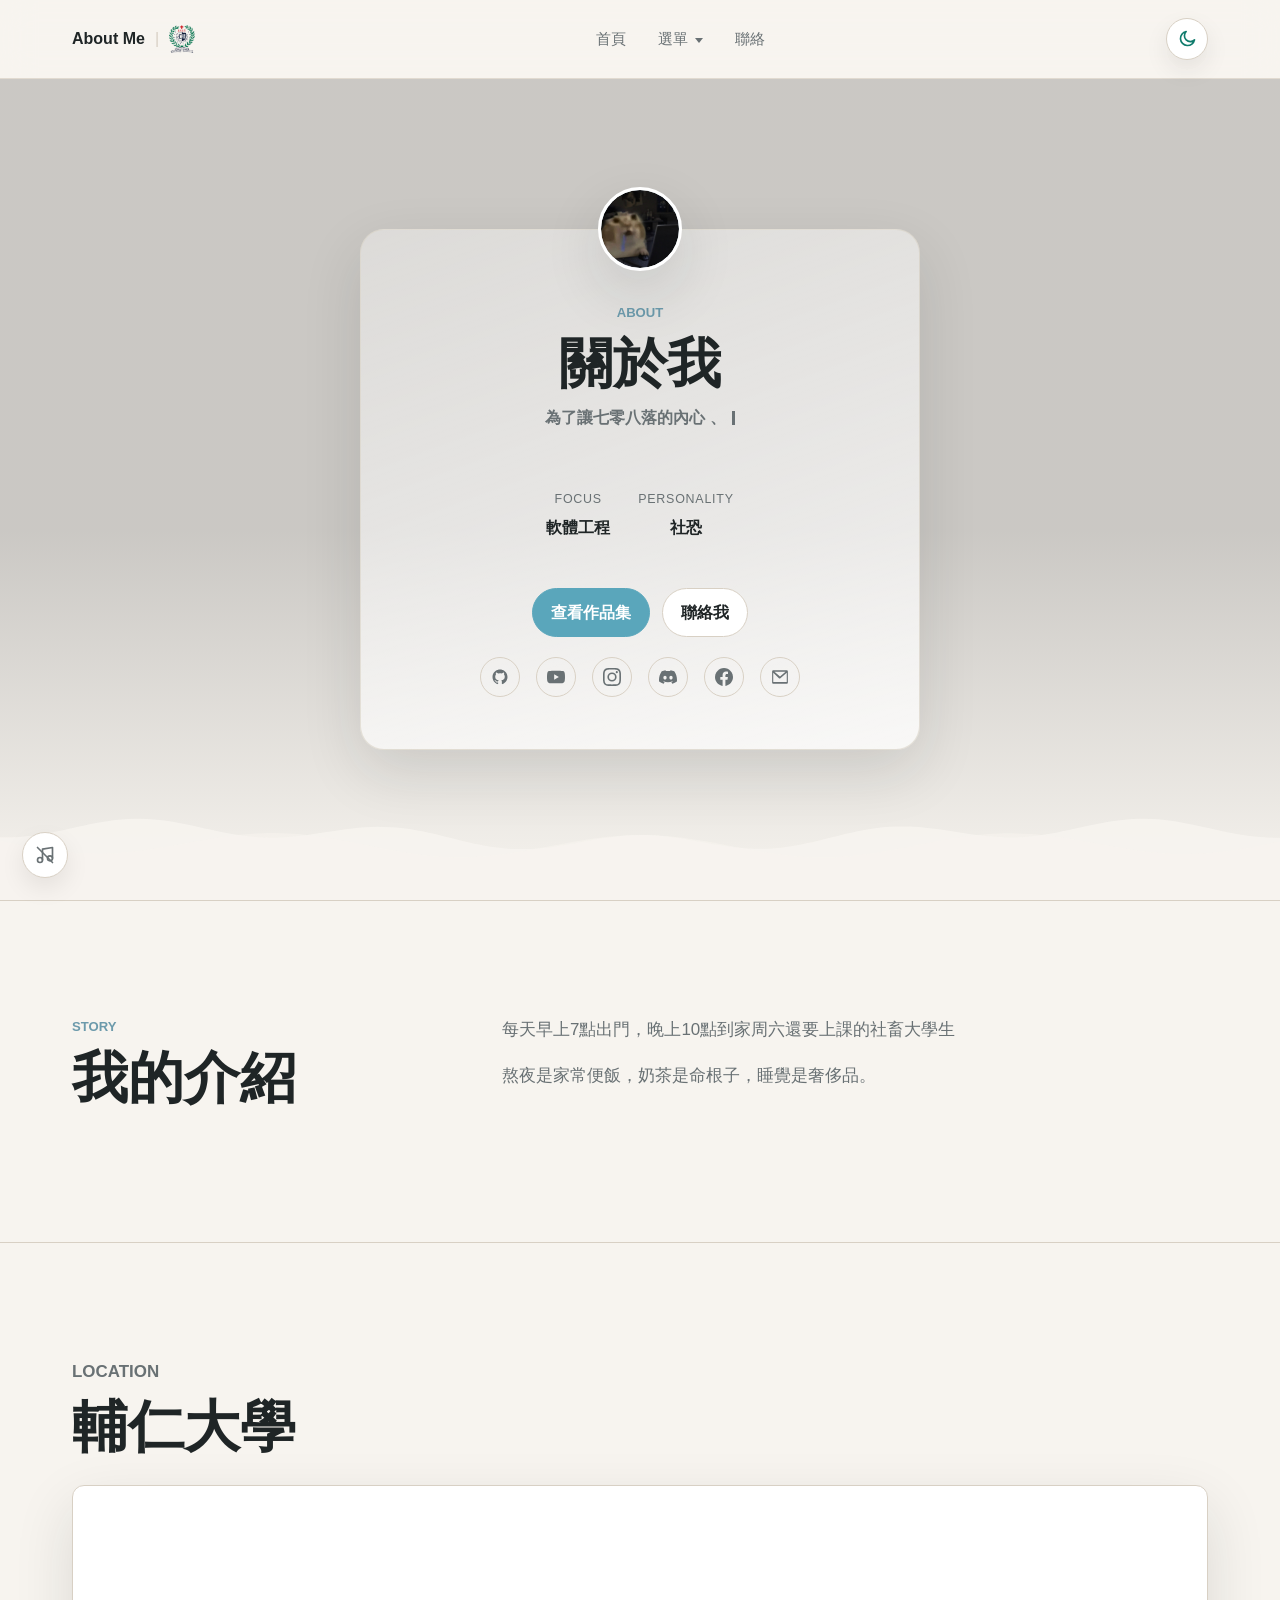
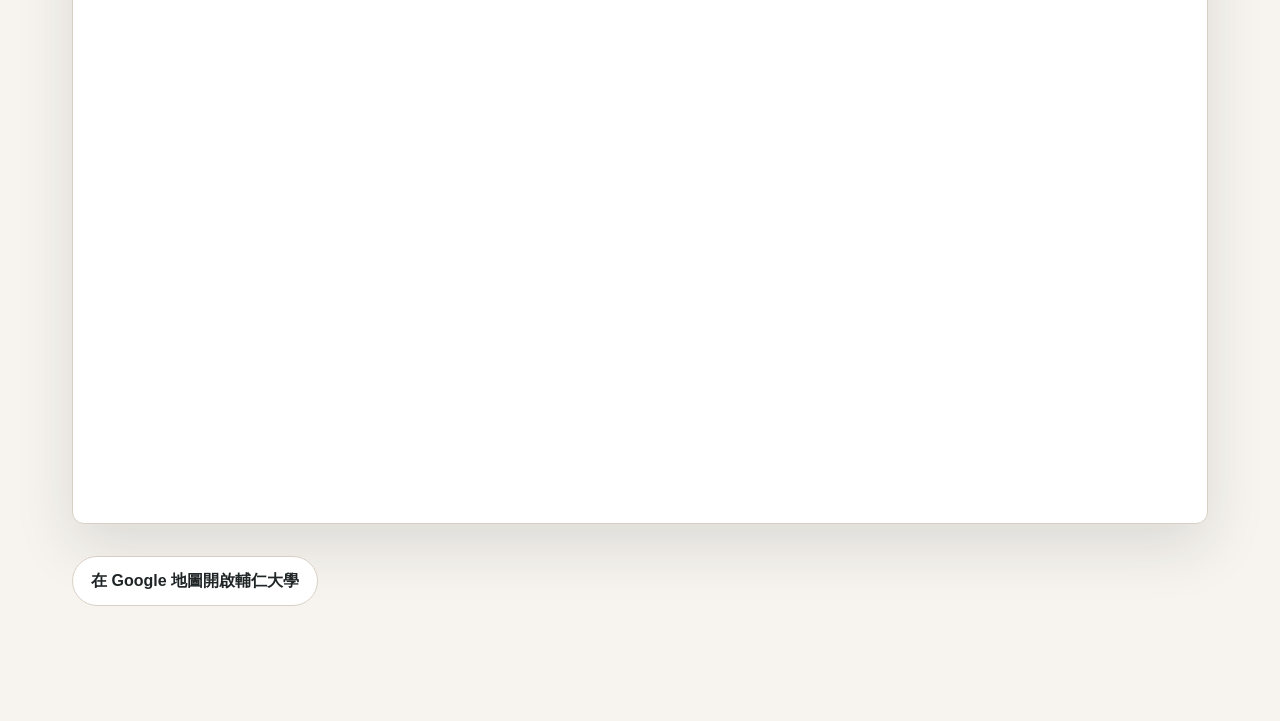
==== about.html @ 1286c660 "保護我朋友的性感部位，更新個人檔案" ====
<!DOCTYPE html>
<html lang="zh-Hant">
  <head>
    <meta charset="UTF-8" />
    <meta name="viewport" content="width=device-width, initial-scale=1.0" />
    <script>
      if (sessionStorage.getItem("page-arrival-transition") === "true") {
        document.documentElement.classList.add("page-arrival-transition");
      }
    </script>
    <title>關於我</title>
    <link rel="stylesheet" href="styles.css" />
    <link rel="stylesheet" href="startAnimation.css" />
  </head>
  <body>
    <div class="start-animation" aria-hidden="true">
      <div class="container">
        <div class="curtain">
          <div class="curtain__left"></div>
          <div class="curtain__right"></div>
        </div>
      </div>
    </div>

    <header class="site-header">
      <div class="brand-group">
        <a class="brand" href="index.html">About Me</a>
        <span class="brand-sep" aria-hidden="true">|</span>
        <a class="brand-logo" href="https://www.fju.edu.tw/" target="_blank" rel="noreferrer" aria-label="輔仁大學官網">
          <img src="img/logo.png" alt="輔仁大學" />
        </a>
      </div>
      <nav class="nav" aria-label="主要導覽">
        <a href="index.html#home">首頁</a>
        <div class="nav-dropdown">
          <a class="nav-dropdown-trigger" href="works.html">選單</a>
          <div class="nav-menu" aria-label="作品選單">
            <a href="works.html">作品集</a>
            <div class="nav-subdropdown">
              <a class="nav-submenu-trigger active" href="about.html">關於我</a>
              <div class="nav-submenu" aria-label="關於我選項">
                <a href="sponsor.html">贊助</a>
              </div>
            </div>
          </div>
        </div>
        <a href="index.html#contact">聯絡</a>
      </nav>
      <button class="theme-toggle" type="button" aria-label="切換深色模式">
        <span class="theme-icon"><img src="assets/moon.svg" alt="" /></span>
      </button>
    </header>

    <main>
      <section class="hero about-banner" aria-labelledby="about-title">
        <div class="about-banner-bg" aria-hidden="true"></div>
        <canvas id="aboutWave" class="section-wave" aria-hidden="true"></canvas>

        <div class="about-stage">
          <span class="about-avatar" aria-hidden="true">
            <svg viewBox="0 0 24 24"><path d="M20 21v-2a4 4 0 0 0-4-4H8a4 4 0 0 0-4 4v2"/><circle cx="12" cy="7" r="4"/></svg>
            <img src="./img/HKZGiNTbIAAKR65.jpg" alt="頭像" width="24" height="24">
          </span>
          <div class="about-welcome-box reveal" id="aboutWelcomeBox">
            <div class="about-info-box" id="aboutInfoBox">
            <p class="eyebrow">About</p>
            <h1 id="about-title">關於我</h1>
            <p class="about-motto" id="about-motto" data-typewriter>
              為了讓七零八落的內心 、 恢復最初的模樣 ， 獨自踏上了尋找的旅程 。 
            </p>
            <dl class="about-tags">
              <div>
                <dt>Focus</dt>
                <dd>軟體工程</dd>
              </div>
              <div>
                <dt>personality</dt>
                <dd>社恐</dd>
              </div>
            </dl>
            <div class="hero-actions">
              <a class="button primary" href="works.html">查看作品集</a>
              <a class="button secondary" href="index.html#contact">聯絡我</a>
            </div>
            <ul style="list-style-type: none; padding-left: 0;" class="about-socials">
              <li>
                <a href="https://github.com/arantw" target="_blank" rel="noreferrer" class="social-icon" aria-label="GitHub">
                  <svg viewBox="0 0 24 24"><path d="M12 2C6.477 2 2 6.477 2 12c0 4.42 2.865 8.17 6.839 9.49.5.092.682-.217.682-.482 0-.237-.008-.866-.013-1.7-2.782.604-3.369-1.34-3.369-1.34-.454-1.156-1.11-1.464-1.11-1.464-.908-.62.069-.608.069-.608 1.003.07 1.531 1.03 1.531 1.03.892 1.529 2.341 1.087 2.91.832.092-.647.35-1.088.636-1.338-2.22-.253-4.555-1.11-4.555-4.943 0-1.091.39-1.984 1.029-2.683-.103-.253-.446-1.27.098-2.647 0 0 .84-.269 2.75 1.025A9.578 9.578 0 0 1 12 6.836c.85.004 1.705.115 2.504.337 1.909-1.294 2.747-1.025 2.747-1.025.546 1.377.202 2.394.1 2.647.64.699 1.028 1.592 1.028 2.683 0 3.842-2.339 4.687-4.566 4.935.359.309.678.919.678 1.852 0 1.336-.012 2.415-.012 2.743 0 .267.18.578.688.48C19.138 20.167 22 16.418 22 12c0-5.523-4.477-10-10-10z"/></svg>
                </a>
              </li>
              <li>
                <a href="https://www.youtube.com/@_ame_dayo" target="_blank" rel="noreferrer" class="social-icon" aria-label="YouTube">
                  <svg viewBox="0 0 24 24"><path d="M23.498 6.186a3.016 3.016 0 0 0-2.122-2.136C19.505 3.545 12 3.545 12 3.545s-7.505 0-9.377.505A3.017 3.017 0 0 0 .502 6.186C0 8.07 0 12 0 12s0 3.93.502 5.814a3.016 3.016 0 0 0 2.122 2.136c1.871.505 9.376.505 9.376.505s7.505 0 9.377-.505a3.015 3.015 0 0 0 2.122-2.136C24 15.93 24 12 24 12s0-3.93-.502-5.814zM9.545 15.568V8.432L15.818 12l-6.273 3.568z"/></svg>
                </a>
              </li>
              <li>
                <a href="https://www.instagram.com/_aran_1015/" target="_blank" rel="noreferrer" class="social-icon" aria-label="Instagram">
                  <svg viewBox="0 0 24 24"><path d="M12 2.163c3.204 0 3.584.012 4.85.07 3.252.148 4.771 1.691 4.919 4.919.058 1.265.069 1.645.069 4.849 0 3.205-.012 3.584-.069 4.849-.149 3.225-1.664 4.771-4.919 4.919-1.266.058-1.644.07-4.85.07-3.204 0-3.584-.012-4.849-.07-3.26-.149-4.771-1.699-4.919-4.92-.058-1.265-.07-1.644-.07-4.849 0-3.204.013-3.583.07-4.849.149-3.227 1.664-4.771 4.919-4.919 1.266-.057 1.645-.069 4.849-.069zM12 0C8.741 0 8.332.014 7.052.072 2.695.272.273 2.69.073 7.052.014 8.333 0 8.741 0 12c0 3.259.014 3.668.072 4.948.2 4.358 2.618 6.78 6.98 6.98C8.333 23.986 8.741 24 12 24c3.259 0 3.668-.014 4.948-.072 4.354-.2 6.782-2.618 6.979-6.98.059-1.28.073-1.689.073-4.948 0-3.259-.014-3.667-.072-4.947-.196-4.354-2.617-6.78-6.979-6.98C15.668.014 15.259 0 12 0zm0 5.838a6.162 6.162 0 1 0 0 12.324 6.162 6.162 0 0 0 0-12.324zM12 16a4 4 0 1 1 0-8 4 4 0 0 1 0 8zm6.406-11.845a1.44 1.44 0 1 0 0 2.881 1.44 1.44 0 0 0 0-2.881z"/></svg>
                </a>
              </li>
              <li>
                <a href="https://discord.gg/cpyxj67v" target="_blank" rel="noreferrer" class="social-icon" aria-label="Discord">
                  <svg viewBox="0 0 24 24"><path d="M20.317 4.369a19.791 19.791 0 0 0-4.885-1.515.074.074 0 0 0-.079.037c-.211.375-.444.864-.608 1.249a18.27 18.27 0 0 0-5.487 0 12.64 12.64 0 0 0-.617-1.249.077.077 0 0 0-.079-.037A19.736 19.736 0 0 0 3.677 4.369a.07.07 0 0 0-.032.027C.533 9.046-.32 13.58.099 18.057a.082.082 0 0 0 .031.057 19.9 19.9 0 0 0 5.993 3.03.078.078 0 0 0 .084-.028c.462-.63.874-1.295 1.226-1.994a.076.076 0 0 0-.041-.106 13.107 13.107 0 0 1-1.872-.892.077.077 0 0 1-.008-.128c.126-.094.252-.192.372-.291a.074.074 0 0 1 .077-.01c3.928 1.793 8.18 1.793 12.062 0a.074.074 0 0 1 .078.009c.12.099.246.198.373.292a.077.077 0 0 1-.006.127 12.3 12.3 0 0 1-1.873.892.077.077 0 0 0-.041.107c.36.698.772 1.362 1.225 1.993a.076.076 0 0 0 .084.028 19.839 19.839 0 0 0 6.002-3.03.077.077 0 0 0 .032-.054c.5-5.177-.838-9.674-3.549-13.66a.061.061 0 0 0-.031-.028zM8.02 15.331c-1.183 0-2.157-1.085-2.157-2.419 0-1.333.956-2.419 2.157-2.419 1.21 0 2.176 1.096 2.157 2.42 0 1.333-.956 2.418-2.157 2.418zm7.975 0c-1.183 0-2.157-1.085-2.157-2.419 0-1.333.955-2.419 2.157-2.419 1.21 0 2.176 1.096 2.157 2.42 0 1.333-.946 2.418-2.157 2.418z"/></svg>
                </a>
              </li>
              <li>
                <a href="https://www.facebook.com/song.jia.hong.45278/" target="_blank" rel="noreferrer" class="social-icon" aria-label="Facebook">
                  <svg viewBox="0 0 24 24"><path d="M24 12.073c0-6.627-5.373-12-12-12s-12 5.373-12 12c0 5.99 4.388 10.954 10.125 11.854v-8.385H7.078v-3.47h3.047V9.43c0-3.007 1.792-4.669 4.533-4.669 1.312 0 2.686.235 2.686.235v2.953H15.83c-1.491 0-1.956.925-1.956 1.874v2.25h3.328l-.532 3.47h-2.796v8.385C19.612 23.027 24 18.062 24 12.073z"/></svg>
                </a>
              </li>
              <li>
                <a href="mailto:513170380@cloud.fju.edu.tw" class="social-icon" aria-label="Email">
                  <svg viewBox="0 0 24 24"><path d="M1.5 4.5A1.5 1.5 0 0 1 3 3h18a1.5 1.5 0 0 1 1.5 1.5v15A1.5 1.5 0 0 1 21 21H3a1.5 1.5 0 0 1-1.5-1.5v-15zM4.6 5l7.4 6.4L19.4 5H4.6zM3 6.2v12.3h18V6.2l-8.5 7.36a1.5 1.5 0 0 1-1.94 0L3 6.2z"/></svg>
                </a>
              </li>
            </ul>
            </div>
          </div>
        </div>
      </section>

      <section class="section split-section" aria-labelledby="story-title">
        <div class="reveal">
          <p class="section-label">Story</p>
          <h2 id="story-title">我的介紹</h2>
        </div>
        <div class="section-copy reveal reveal-delay-1">
          <p>
            每天早上7點出門，晚上10點到家周六還要上課的社畜大學生
          </p>
          <p>
            熬夜是家常便飯，奶茶是命根子，睡覺是奢侈品。
          </p>
        </div>
      </section>

      <section class="section map-section reveal" aria-labelledby="map-title">
        <p class="section-label">Location</p>
        <h2 id="map-title">輔仁大學</h2>
        <div class="map-frame">
          <iframe src="https://www.google.com/maps/embed?pb=!1m18!1m12!1m3!1d3614.933761546713!2d121.4300799753766!3d25.03632187781488!2m3!1f0!2f0!3f0!3m2!1i1024!2i768!4f13.1!3m3!1m2!1s0x3442a7dd8be91eaf%3A0xe342a67d6574f896!2z5aSp5Li75pWZ6LyU5LuB5aSn5a24!5e0!3m2!1szh-TW!2stw!4v1781527060075!5m2!1szh-TW!2stw" width="600" height="450" style="border:0;" allowfullscreen="" loading="lazy" referrerpolicy="no-referrer-when-downgrade"></iframe>
        </div>
        <div class="contact-links">
          <a
            href="https://www.google.com/maps/search/?api=1&query=%E8%BC%94%E4%BB%81%E5%A4%A7%E5%AD%B8"
            target="_blank"
            rel="noreferrer"
          >在 Google 地圖開啟輔仁大學</a>
        </div>
      </section>
    </main>

    <button class="top-button" type="button" aria-label="回到頁面頂端">↑</button>

    <!-- 背景音樂：進入頁面後自動循環播放，右下角按鈕可開關。 -->
    <audio id="bgm" src="bgm/BGM 夕暮れ、路地裏の白猫.mp3" loop preload="auto"></audio>
    <button class="bgm-toggle" type="button" data-bgm-toggle aria-label="背景音樂開關" title="背景音樂">
      <svg class="bgm-icon-on" viewBox="0 0 24 24" width="20" height="20" fill="none" stroke="currentColor" stroke-width="2" stroke-linecap="round" stroke-linejoin="round" aria-hidden="true">
        <path d="M9 18V5l12-2v13" />
        <circle cx="6" cy="18" r="3" />
        <circle cx="18" cy="16" r="3" />
      </svg>
      <svg class="bgm-icon-off" viewBox="0 0 24 24" width="20" height="20" fill="none" stroke="currentColor" stroke-width="2" stroke-linecap="round" stroke-linejoin="round" aria-hidden="true">
        <path d="M9 18V5l12-2v13" />
        <circle cx="6" cy="18" r="3" />
        <circle cx="18" cy="16" r="3" />
        <line x1="3" y1="3" x2="21" y2="21" />
      </svg>
    </button>

    <script src="script.js"></script>
  </body>
</html>
---- styles.css ----
/* 全站色彩變數：light mode 預設配色、主色、線條與自訂 scrollbar。 */
:root {
  color-scheme: light;
  --bg: #f7f4ef;
  --surface: #ffffff;
  --surface-soft: #eee7dd;
  --text: #1f2526;
  --muted: #697174;
  --line: #d8d0c4;
  --accent: #5aa6bb;
  --accent-strong: #6c9aab;
  --accent-soft: #e6f0f4;
  --scrollbar-track: transparent;
  --scrollbar-thumb: #b6c9cf;
  --scrollbar-thumb-hover: #c2e0ea;
  --shadow: 0 22px 60px rgba(22, 35, 33, 0.12);
  --wave-color1: rgba(247, 244, 239, 0.55);
  --wave-color2: rgba(247, 244, 239, 0.92);
  --info-box-bg-start: rgba(255, 255, 255, 0.35);
  --info-box-bg-end: rgba(255, 255, 255, 0.75);
  --img-brightness: brightness(100%);
  --gold: #4f93a8;
}

/* Dark mode 對應色彩，透過 body.dark 讓整個網站切換配色（移植自 ba-banner 的深色紫羅蘭配色）。 */
body.dark {
  color-scheme: dark;
  --bg: #0f0f16;
  --surface: #1f1f2c;
  --surface-soft: #1a1a26;
  --text: #dcdce2;
  --muted: #c8c8dc;
  --line: #2c2c39;
  --accent: #9d7cd8;
  --accent-strong: #cfc6ff;
  --accent-soft: #2a2440;
  --scrollbar-track: transparent;
  --scrollbar-thumb: #2c2c39;
  --scrollbar-thumb-hover: #9d7cd8;
  --shadow: 0 8px 32px rgba(0, 0, 0, 0.4);
  --wave-color1: rgba(15, 15, 22, 0.55);
  --wave-color2: rgba(15, 15, 22, 0.92);
  --info-box-bg-start: rgba(32, 27, 38, 0.6);
  --info-box-bg-end: rgba(32, 29, 42, 0.9);
  --img-brightness: brightness(80%);
  --gold: #c8bdf2;
}

* {
  box-sizing: border-box;
}

/* 頁面平滑捲動與 Firefox scrollbar 樣式。 */
html {
  scroll-behavior: smooth;
  scrollbar-color: var(--scrollbar-thumb) var(--scrollbar-track);
  scrollbar-width: thin;
}

/* Chrome / Edge / Safari scrollbar 樣式，移除原本預設粗滑條。 */
::-webkit-scrollbar {
  width: 10px;
  height: 10px;
}

::-webkit-scrollbar-track {
  background: var(--scrollbar-track);
}

::-webkit-scrollbar-thumb {
  border: 3px solid transparent;
  border-radius: 999px;
  background: var(--scrollbar-thumb);
  background-clip: content-box;
}

::-webkit-scrollbar-thumb:hover {
  background: var(--scrollbar-thumb-hover);
  background-clip: content-box;
}

::-webkit-scrollbar-corner {
  background: transparent;
}

body {
  margin: 0;
  overflow-x: hidden;
  background: var(--bg);
  color: var(--text);
  font-family: "Noto Sans TC", "Microsoft JhengHei", Arial, sans-serif;
  line-height: 1.7;
  transition: background-color 0.25s ease, color 0.25s ease;
}

a {
  color: inherit;
  text-decoration: none;
}

/* 固定在頂部的導覽列，搭配半透明背景與模糊效果。 */
.site-header {
  position: sticky;
  top: 0;
  z-index: 10;
  display: flex;
  align-items: center;
  justify-content: space-between;
  gap: 24px;
  padding: 18px clamp(20px, 6vw, 72px);
  border-bottom: 1px solid color-mix(in srgb, var(--line) 72%, transparent);
  background: color-mix(in srgb, var(--bg) 88%, transparent);
  backdrop-filter: blur(16px);
}

/* 左上角品牌區：站名「About Me」與輔大 logo 以「|」分隔。 */
.brand-group {
  display: flex;
  align-items: center;
  gap: 10px;
}

.brand {
  font-size: 1rem;
  font-weight: 800;
  letter-spacing: 0;
}

.brand-sep {
  color: var(--line);
  font-weight: 400;
  user-select: none;
}

.brand-logo {
  display: inline-flex;
  align-items: center;
  transition: opacity 0.2s ease;
}

.brand-logo img {
  display: block;
  width: auto;
  height: 28px;
}

.brand-logo:hover {
  opacity: 0.75;
}

.nav {
  display: flex;
  align-items: center;
  gap: clamp(14px, 3vw, 32px);
  color: var(--muted);
  font-size: 0.95rem;
}

.nav a,
.nav-dropdown-trigger {
  transition: color 0.2s ease;
}

.nav a:hover,
.nav a.active,
.nav-dropdown:hover .nav-dropdown-trigger,
.nav-dropdown:focus-within .nav-dropdown-trigger {
  color: var(--accent-strong);
}

/* 導覽列「作品」下拉選單，hover 或鍵盤 focus 時顯示。 */
.nav-dropdown {
  position: relative;
  display: inline-flex;
  align-items: center;
}

.nav-dropdown-trigger::after {
  content: "";
  display: inline-block;
  width: 0;
  height: 0;
  margin-left: 7px;
  border-left: 4px solid transparent;
  border-right: 4px solid transparent;
  border-top: 5px solid currentColor;
  vertical-align: middle;
}

.nav-menu {
  position: absolute;
  top: calc(100% + 12px);
  left: 50%;
  min-width: 150px;
  padding: 8px;
  border: 1px solid var(--line);
  border-radius: 8px;
  background: var(--surface);
  box-shadow: var(--shadow);
  opacity: 0;
  pointer-events: none;
  transform: translate(-50%, 8px);
  transition: opacity 0.2s ease, transform 0.2s ease;
}

.nav-menu::before {
  content: "";
  position: absolute;
  left: 0;
  right: 0;
  bottom: 100%;
  height: 12px;
}

.nav-menu a {
  display: block;
  padding: 9px 12px;
  border-radius: 6px;
  color: var(--muted);
  white-space: nowrap;
}

.nav-menu a:hover,
.nav-menu a.active {
  background: var(--accent-soft);
  color: var(--accent-strong);
}

.nav-dropdown:hover .nav-menu,
.nav-dropdown:focus-within .nav-menu {
  opacity: 1;
  pointer-events: auto;
  transform: translate(-50%, 0);
}

/* 第二層子選單：「贊助」展開後從右側飛出三個贊助等級選項。 */
.nav-subdropdown {
  position: relative;
}

.nav-submenu-trigger {
  display: flex !important;
  align-items: center;
  justify-content: space-between;
  gap: 10px;
}

.nav-submenu-trigger::after {
  content: "";
  width: 0;
  height: 0;
  border-top: 4px solid transparent;
  border-bottom: 4px solid transparent;
  border-left: 5px solid currentColor;
}

.nav-submenu {
  position: absolute;
  top: -9px;
  left: calc(100% + 9px);
  min-width: 170px;
  padding: 8px;
  border: 1px solid var(--line);
  border-radius: 8px;
  background: var(--surface);
  box-shadow: var(--shadow);
  opacity: 0;
  pointer-events: none;
  transform: translateX(8px);
  transition: opacity 0.2s ease, transform 0.2s ease;
}

/* 透明橋接區，讓滑鼠從父項移到子選單時不會中斷 hover。 */
.nav-submenu::before {
  content: "";
  position: absolute;
  top: 0;
  right: 100%;
  width: 12px;
  height: 100%;
}

.nav-subdropdown:hover .nav-submenu,
.nav-subdropdown:focus-within .nav-submenu {
  opacity: 1;
  pointer-events: auto;
  transform: translateX(0);
}

/* 主題切換與回到頂端按鈕共用圓形按鈕樣式。 */
.theme-toggle,
.top-button {
  display: inline-grid;
  place-items: center;
  width: 42px;
  height: 42px;
  border: 1px solid var(--line);
  border-radius: 999px;
  background: var(--surface);
  color: var(--text);
  cursor: pointer;
  box-shadow: 0 10px 24px rgba(0, 0, 0, 0.08);
  transition: transform 0.2s ease, border-color 0.2s ease;
}

.theme-toggle:hover,
.top-button:hover {
  transform: translateY(-2px);
  border-color: var(--accent);
}

.theme-icon img {
  display: block;
  width: 20px;
  height: 20px;
}

/* 首頁 hero 區塊：第一屏自我介紹與摘要卡片的主要版面。 */
.hero {
  position: relative;
  isolation: isolate;
  min-height: calc(100vh - 79px);
  display: grid;
  grid-template-columns: minmax(0, 1.4fr) minmax(280px, 0.6fr);
  align-items: center;
  gap: clamp(28px, 6vw, 84px);
  padding: clamp(64px, 8vw, 112px) clamp(20px, 6vw, 72px);
  overflow: hidden;
}

/* 首頁 hero 背景：用輪替照片取代純色背景，照片鋪滿首頁第一屏。 */
.hero-photo-slider {
  position: absolute;
  inset: 0;
  z-index: 0;
  display: flex;
  width: 500%;
  height: 100%;
  min-height: 100%;
  background: #000000;
  animation: heroPhotoSlide 25s ease-in-out infinite;
}

.hero-photo {
  flex: 0 0 20%;
  width: 20%;
  height: 100%;
  min-height: 100%;
  background-position: center;
  background-size: cover;
  background-repeat: no-repeat;
}

.hero-photo-1 {
  background-image: url("./bg/1758351074773.jpg");
}

.hero-photo-2 {
  background-image: url("./bg/20240107_163657_IMG_0907.jpg");
}

.hero-photo-3 {
  background-image: url("./bg/20250118_140955.jpg");
}

.hero-photo-4 {
  background-image: url("./bg/Messenger_creation_84AF8FDD-E4DE-469F-9DAF-39F3694A6864.jpeg");
}

.hero-photo-5 {
  background-image: url("./bg/%E8%9E%A2%E5%B9%95%E6%93%B7%E5%8F%96%E7%95%AB%E9%9D%A2%202026-06-15%20233632.png");
}

.hero::after {
  content: "";
  position: absolute;
  inset: 0;
  z-index: 1;
  background:
    linear-gradient(to bottom, rgba(247, 244, 239, 0.12), rgba(247, 244, 239, 0.12) 68%, var(--surface-soft) 100%),
    linear-gradient(90deg, rgba(247, 244, 239, 0.75), rgba(247, 244, 239, 0.45) 45%, rgba(247, 244, 239, 0.16));
}

body.dark .hero::after {
  background:
    linear-gradient(to bottom, rgba(15, 15, 22, 0.18), rgba(15, 15, 22, 0.18) 68%, var(--surface-soft) 100%),
    linear-gradient(90deg, rgba(15, 15, 22, 0.75), rgba(15, 15, 22, 0.50) 45%, rgba(15, 15, 22, 0.20));
}

.hero-content {
  position: relative;
  z-index: 3;
  max-width: 760px;
}

.hero .quick-card {
  position: relative;
  z-index: 3;
}

.eyebrow,
.section-label {
  margin: 0 0 10px;
  color: var(--accent-strong);
  font-size: 0.82rem;
  font-weight: 800;
  text-transform: uppercase;
}

h1,
h2,
h3,
p {
  margin-top: 0;
}

h1 {
  margin-bottom: 22px;
  font-size: clamp(3rem, 10vw, 7rem);
  line-height: 0.95;
  letter-spacing: 0;
}

/* 打字機效果文字：逐字輸出的文字一律加粗。 */
[data-typewriter] {
  font-weight: bold;
}

/* 標題打字機效果：搭配 JS 逐字輸出時顯示的閃爍游標。 */
.typewriter-cursor {
  display: inline-block;
  width: 3px;
  height: 0.85em;
  margin-left: 6px;
  vertical-align: -0.1em;
  background-color: currentColor;
  animation: typewriterBlink 0.9s step-end infinite;
}

@keyframes typewriterBlink {
  0%,
  49% {
    opacity: 1;
  }

  50%,
  100% {
    opacity: 0;
  }
}

@keyframes heroPhotoSlide {
  0%,
  15% {
    transform: translateX(0);
  }

  19%,
  34% {
    transform: translateX(-20%);
  }

  38%,
  53% {
    transform: translateX(-40%);
  }

  57%,
  72% {
    transform: translateX(-60%);
  }

  76%,
  95% {
    transform: translateX(-80%);
  }

  100% {
    transform: translateX(0);
  }
}

.countdown-section {
  position: relative;
  background: var(--surface-soft);
  color: var(--text);
  text-align: center;
  padding: 6rem 2rem 5rem;
}

/* 讓 hero 名字照片區往下銜接到 countdown-section 時有柔和過渡。 */
.countdown-section::before {
  content: "";
  position: absolute;
  right: 0;
  bottom: 100%;
  left: 0;
  height: clamp(58px, 9vw, 120px);
  pointer-events: none;
  background: linear-gradient(to bottom, transparent, var(--surface-soft));
}

.countdown-section .section-title { color: var(--text); }
.countdown-section .section-sub { color: var(--muted); }

.countdown-grid {
  display: flex; justify-content: center; gap: 1.5rem;
  flex-wrap: wrap; margin: 2rem 0;
}

.countdown-unit {
  background: rgba(255,255,255,0.07);
  border: 1px solid rgba(255,255,255,0.12);
  border-radius: 16px; padding: 1.5rem 2rem;
  min-width: 110px;
}
.countdown-number {
  font-size: 3rem; font-weight: 800;
  color: var(--gold); line-height: 1; font-variant-numeric: tabular-nums;
}
.countdown-label { font-size: 0.8rem; color: rgba(0, 0, 0, 0.5); margin-top: 0.4rem; letter-spacing: 0.08em; }

.countdown-deadline {
  font-size: 0.875rem; color: rgba(0, 0, 0, 0.4);
  margin-top: 1.5rem;
}

h2 {
  margin-bottom: 18px;
  font-size: clamp(2rem, 5vw, 3.5rem);
  line-height: 1.08;
  letter-spacing: 0;
}

h3 {
  margin-bottom: 10px;
  font-size: 1.15rem;
}

.hero-subtitle {
  max-width: 620px;
  color: var(--muted);
  font-size: clamp(1.05rem, 2vw, 1.35rem);
}

.hero-actions,
.contact-links {
  display: flex;
  flex-wrap: wrap;
  gap: 12px;
  margin-top: 32px;
}

.button,
.contact-links a {
  display: inline-flex;
  align-items: center;
  min-height: 46px;
  padding: 10px 18px;
  border: 1px solid var(--line);
  border-radius: 999px;
  font-weight: 700;
  transition: transform 0.2s ease, background-color 0.2s ease, border-color 0.2s ease;
}

.button:hover,
.contact-links a:hover {
  transform: translateY(-2px);
  border-color: var(--accent);
}

.button.primary {
  border-color: var(--accent);
  background: var(--accent);
  color: #ffffff;
}

.button.secondary,
.contact-links a {
  background: var(--surface);
}

.quick-card,
.skill-card,
.contact-section {
  border: 1px solid var(--line);
  border-radius: 8px;
  background: var(--surface);
  box-shadow: var(--shadow);
}

.quick-card {
  position: relative;
  padding: 28px;
}

.status-dot {
  display: block;
  width: 12px;
  height: 12px;
  margin-bottom: 22px;
  border-radius: 50%;
  background: var(--accent);
  box-shadow: 0 0 0 8px var(--accent-soft);
}

.quick-card p {
  color: var(--muted);
}

.quick-card dl {
  display: grid;
  gap: 16px;
  margin: 28px 0 0;
}

.quick-card div {
  display: flex;
  justify-content: space-between;
  gap: 16px;
  padding-top: 16px;
  border-top: 1px solid var(--line);
}

.quick-card dt {
  color: var(--muted);
  font-size: 0.85rem;
}

.quick-card dd {
  margin: 0;
  font-weight: 800;
}

/* ── 關於我頁面：橫幅卡片風格 Hero（視覺參考 reference/ba-banner.html）──── */

/* 橫幅版面：背景圖＋聲波動畫，並把歡迎卡片置中顯示。 */
.about-banner {
  grid-template-columns: 1fr;
  place-items: center;
  text-align: center;
  perspective: 1000px;
}

/* 橫幅背景圖，依主題調整亮度。共用版面屬性，background-image 由各頁面類別自訂，可單獨更換。 */
.about-banner-bg,
.works-banner-bg {
  position: absolute;
  inset: 0;
  z-index: 0;
  background-size: cover;
  background-position: center;
  filter: var(--img-brightness);
  transition: filter 0.5s ease;
}

/* 關於我頁面的橫幅背景圖。 */
.about-banner-bg {
  background-image: url("./img/121764304_p0.jpg");
}

/* 作品集頁面的橫幅背景圖（可獨立更換成不同圖片）。 */
.works-banner-bg {
  background-image: url("./img/F08kLh7aAAAa4Bh.png");
}

/* 蓋在背景圖上的漸層遮罩，往下融入頁面背景色。 */
.hero.about-banner::after {
  background: linear-gradient(to bottom, rgba(0, 0, 0, 0.18), rgba(0, 0, 0, 0.18) 55%, var(--bg) 100%);
}

body.dark .hero.about-banner::after {
  background: linear-gradient(to bottom, rgba(0, 0, 0, 0.35), rgba(0, 0, 0, 0.35) 55%, var(--bg) 100%);
}

/* 區塊底部的聲波動畫畫布，疊在漸層遮罩之上，作為與下一個區塊的過渡。 */
.section-wave {
  position: absolute;
  left: 0;
  bottom: 0;
  z-index: 2;
  width: 100%;
  pointer-events: none;
}

/* 歡迎卡片容器，會隨滑鼠位置產生視差傾斜。 */
/*讓頭像可以獨立疊在卡片上方、不隨卡片移動。 */
.about-stage {
  position: relative;
  z-index: 3;
  display: flex;
  justify-content: center;
  perspective: 1000px;
}

.about-welcome-box {
  position: relative;
  display: flex;
  justify-content: center;
  transition: transform 0.2s ease;
}

/* 玻璃擬態資訊卡片：頭像、標題、座右銘、標籤與社群連結。 */
.about-info-box {
  position: relative;
  display: flex;
  flex-direction: column;
  align-items: center;
  gap: 14px;
  width: min(92vw, 560px);
  padding: 64px 36px 36px;
  border-radius: 24px;
  background: linear-gradient(160deg, var(--info-box-bg-start), var(--info-box-bg-end));
  border: 1px solid color-mix(in srgb, var(--line) 60%, transparent);
  box-shadow: var(--shadow);
  backdrop-filter: blur(24px) saturate(120%);
  -webkit-backdrop-filter: blur(24px) saturate(120%);
  transition: background 0.2s ease;
}

/* 卡片上緣的圓形大頭貼圖示。獨立於卡片之上，不隨卡片視差傾斜移動。 */
.about-avatar {
  position: absolute;
  top: 0;
  left: 50%;
  z-index: 5;
  transform: translate(-50%, -50%);
  display: grid;
  place-items: center;
  width: 84px;
  height: 84px;
  border-radius: 50%;
  background: var(--accent-soft);
  color: var(--accent-strong);
  border: 3px solid var(--surface);
  cursor: pointer;
  transition: transform 0.4s cubic-bezier(0.34, 1.56, 0.64, 1);
  box-shadow: var(--shadow);
  overflow: hidden;
}

.about-avatar svg {
  width: 40px;
  height: 40px;
  fill: none;
  stroke: currentColor;
  stroke-width: 1.6;
  stroke-linecap: round;
  stroke-linejoin: round;
}

/* 有上傳真實頭像照片時，讓照片填滿整個圓形頭像，並隱藏預設的 SVG 圖示。 */
.about-avatar img {
  grid-area: 1 / 1;
  width: 100%;
  height: 100%;
  border-radius: 50%;
  object-fit: cover;
}

.about-avatar:has(img) svg {
  display: none;
}

/* 滑鼠移入頭像時稍微放大。 */
.about-avatar:hover {
  transform: translate(-50%, -50%) scale(1.12);
}

/* 滑鼠移入頭像時旋轉一圈：起步快、收尾減速（ease-out）。
   保留置中位移與放大，避免旋轉時跑位或縮放跳動。 */
@keyframes avatar-spin {
  from {
    transform: translate(-50%, -50%) scale(1) rotate(0deg);
  }
  to {
    transform: translate(-50%, -50%) scale(1.12) rotate(360deg);
  }
}

.about-avatar.is-spinning {
  animation: avatar-spin 0.7s cubic-bezier(0.12, 0.78, 0.18, 1);
}

.about-info-box .eyebrow {
  margin: 8px 0 0;
}

.about-info-box h1 {
  margin-bottom: 0;
  font-size: clamp(2.2rem, 6vw, 3.4rem);
}

/* 座右銘文字，搭配打字機游標。 */
.about-motto {
  max-width: 440px;
  min-height: 3.2em;
  color: var(--muted);
  font-size: 1rem;
}

/* Focus / Style 標籤列。 */
.about-tags {
  display: flex;
  gap: 28px;
  margin: 4px 0 0;
}

.about-tags div {
  display: flex;
  flex-direction: column;
  align-items: center;
  gap: 4px;
}

.about-tags dt {
  color: var(--muted);
  font-size: 0.78rem;
  text-transform: uppercase;
  letter-spacing: 0.06em;
}

.about-tags dd {
  margin: 0;
  font-weight: 800;
}

/* 社群連結圖示列。 */
.about-socials {
  display: flex;
  gap: 16px;
  margin-top: 6px;
}

.about-socials .social-icon {
  display: grid;
  place-items: center;
  width: 40px;
  height: 40px;
  border: 1px solid var(--line);
  border-radius: 50%;
  color: var(--muted);
  transition: color 0.2s ease, border-color 0.2s ease, transform 0.2s ease;
}

.about-socials .social-icon:hover {
  color: var(--accent-strong);
  border-color: var(--accent);
  transform: translateY(-2px);
}

.about-socials .social-icon svg {
  width: 18px;
  height: 18px;
  fill: currentColor;
}

/* 一般內容區塊的共用間距與分隔線。 */
.section {
  padding: clamp(70px, 9vw, 118px) clamp(20px, 6vw, 72px);
  border-top: 1px solid var(--line);
}

/* 關於我區塊：標題與文字說明左右分欄。 */
.split-section {
  display: grid;
  grid-template-columns: minmax(180px, 0.65fr) minmax(0, 1.35fr);
  gap: clamp(30px, 7vw, 90px);
}

.section-copy {
  max-width: 760px;
  color: var(--muted);
  font-size: 1.06rem;
}

.section-heading {
  max-width: 760px;
  margin-bottom: 34px;
}

/* 技能卡片區塊：桌機三欄、窄螢幕改單欄。 */
.skill-grid {
  display: grid;
  grid-template-columns: repeat(3, minmax(0, 1fr));
  gap: 18px;
}

.skill-card {
  min-height: 230px;
  padding: 26px;
  box-shadow: none;
}

.skill-card p,
.timeline-item p,
.contact-section p {
  color: var(--muted);
}

/* 贊助頁：改寫自夜間模式範本（reference/sponsor.html），
   改用全站主題變數驅動，淺色／深色都自動套用；移除原範本的月亮裝飾。 */

/* 深色模式時，仿範本在區塊背景灑上幾顆星，呼應「趕稿的夜晚」。 */
body.dark .sponsor-section {
  background-image:
    radial-gradient(1px 1px at 18% 22%, rgba(255, 255, 255, 0.55), transparent),
    radial-gradient(1px 1px at 72% 16%, rgba(255, 255, 255, 0.4), transparent),
    radial-gradient(1.5px 1.5px at 86% 54%, rgba(207, 198, 255, 0.5), transparent),
    radial-gradient(1px 1px at 38% 70%, rgba(255, 255, 255, 0.3), transparent),
    radial-gradient(1px 1px at 56% 40%, rgba(207, 198, 255, 0.4), transparent);
}

.sponsor-hero {
  text-align: center;
  max-width: 560px;
  margin: 0 auto;
}

.sponsor-hero .section-copy {
  margin: 0 auto;
}

/* 標題使用範本的圓潤字體，增添手感。 */
#sponsor-title {
  font-family: "Zen Maru Gothic", "Noto Sans TC", sans-serif;
}

/* 卡片網格：自動排列、等高。 */
.sponsor-tiers {
  margin-top: clamp(28px, 5vw, 48px);
  display: grid;
  grid-template-columns: repeat(auto-fit, minmax(260px, 1fr));
  gap: 20px;
  align-items: stretch;
}

.sponsor-card {
  position: relative;
  display: flex;
  flex-direction: column;
  padding: 32px 28px;
  border: 1px solid var(--line);
  border-radius: 18px;
  background: var(--surface);
  transition: transform 0.25s ease, border-color 0.25s ease, box-shadow 0.25s ease;
}

.sponsor-card:hover {
  transform: translateY(-6px);
  border-color: var(--accent);
  box-shadow: var(--shadow);
}

/* 主推卡片：加上主色外框與柔光，桌機略為放大。 */
.sponsor-card--featured {
  border-color: var(--accent);
  box-shadow: 0 0 0 1px var(--accent),
    0 18px 50px color-mix(in srgb, var(--accent) 22%, transparent);
}

@media (min-width: 821px) {
  .sponsor-card--featured {
    transform: scale(1.04);
  }

  .sponsor-card--featured:hover {
    transform: translateY(-6px) scale(1.04);
  }
}

/* 置中於卡片上緣的「最多人下手」膠囊徽章。 */
.sponsor-badge {
  position: absolute;
  top: -13px;
  left: 50%;
  transform: translateX(-50%);
  padding: 4px 14px;
  border-radius: 999px;
  font-size: 0.75rem;
  font-weight: 700;
  letter-spacing: 0.05em;
  white-space: nowrap;
  color: #ffffff;
  background: var(--accent);
}

.sponsor-icon {
  font-size: 2.1rem;
  line-height: 1;
  margin-bottom: 14px;
}

.sponsor-card h3 {
  margin: 0 0 6px;
  font-family: "Zen Maru Gothic", "Noto Sans TC", sans-serif;
  font-size: 1.35rem;
}

.sponsor-price {
  margin: 0 0 16px;
  font-size: 0.9rem;
  color: var(--accent-strong);
}

.sponsor-price b {
  font-size: 1.7rem;
  font-weight: 700;
  color: var(--gold);
}

.sponsor-blurb {
  margin: 0 0 20px;
  font-size: 0.92rem;
  color: var(--muted);
  min-height: 44px;
}

/* 回饋清單：以 ✦ 為項目符號，分隔線淡淡的。 */
.sponsor-perks {
  list-style: none;
  margin: 0 0 28px;
  padding: 0;
  flex-grow: 1;
}

.sponsor-perks li {
  position: relative;
  padding: 8px 0 8px 26px;
  font-size: 0.9rem;
  color: var(--text);
  border-top: 1px solid color-mix(in srgb, var(--line) 60%, transparent);
}

.sponsor-perks li:first-child {
  border-top: none;
}

.sponsor-perks li::before {
  content: "✦";
  position: absolute;
  left: 4px;
  top: 8px;
  font-size: 0.78rem;
  color: var(--gold);
}

/* 卡片底部行動按鈕，對齊卡片底緣。 */
.sponsor-btn {
  margin-top: auto;
  display: block;
  padding: 13px;
  border: 1px solid var(--line);
  border-radius: 12px;
  text-align: center;
  font-size: 0.95rem;
  font-weight: 500;
  color: var(--text);
  background: transparent;
  cursor: pointer;
  transition: background-color 0.2s ease, color 0.2s ease, border-color 0.2s ease;
}

.sponsor-btn:hover {
  border-color: var(--text);
  background: var(--text);
  color: var(--bg);
}

.sponsor-btn--primary {
  border-color: var(--accent);
  background: var(--accent);
  color: #ffffff;
  font-weight: 700;
}

.sponsor-btn--primary:hover {
  border-color: var(--gold);
  background: var(--gold);
  color: var(--bg);
}

/* 頁尾說明小字。 */
.sponsor-footnote {
  margin: clamp(32px, 6vw, 56px) auto 0;
  max-width: 620px;
  text-align: center;
  font-size: 0.85rem;
  color: var(--muted);
}

/* 頁面底部的聲波動畫帶，作為贊助頁的收尾裝飾。 */
.sponsor-wave {
  position: relative;
  height: 150px;
  margin-top: clamp(50px, 9vw, 110px);
  overflow: visible;
  background: var(--surface-soft);
}

/* 與 index 的 countdown-section 一致：上緣用柔和漸層銜接頁面背景。 */
.sponsor-wave::before {
  content: "";
  position: absolute;
  right: 0;
  bottom: 100%;
  left: 0;
  height: clamp(58px, 9vw, 120px);
  pointer-events: none;
  background: linear-gradient(to bottom, transparent, var(--surface-soft));
}

.sponsor-wave .section-wave {
  bottom: -1px;
}

/* 首頁精選作品時間線。 */
.timeline {
  display: grid;
  gap: 14px;
}

.timeline-item {
  display: grid;
  grid-template-columns: 56px minmax(0, 1fr);
  gap: 20px;
  padding: 22px 0;
  border-top: 1px solid var(--line);
}

.timeline-item span {
  display: inline-grid;
  place-items: center;
  width: 42px;
  height: 42px;
  border-radius: 50%;
  background: var(--accent-soft);
  color: var(--accent-strong);
  font-weight: 800;
}

.contact-section {
  margin: clamp(34px, 6vw, 72px);
  padding: clamp(34px, 6vw, 70px);
  border-top: 1px solid var(--line);
}

/* 關於我頁地圖區塊：嵌入輔仁大學位置，採用 16:9 響應式比例。 */
.map-section p {
  max-width: 760px;
  color: var(--muted);
  font-size: 1.06rem;
}

.map-frame {
  margin: 28px 0 8px;
  aspect-ratio: 16 / 9;
  overflow: hidden;
  border: 1px solid var(--line);
  border-radius: 12px;
  background: var(--surface);
  box-shadow: var(--shadow);
}

.map-frame iframe {
  display: block;
  width: 100%;
  height: 100%;
  border: 0;
}

/* 作品表格頁舊版樣式，保留給需要表格呈現時使用。 */
.table-section {
  min-height: calc(100vh - 79px);
}

.table-intro {
  max-width: 680px;
  color: var(--muted);
  font-size: 1.06rem;
}

.table-wrap {
  overflow-x: auto;
  border: 1px solid var(--line);
  border-radius: 8px;
  background: var(--surface);
  box-shadow: var(--shadow);
}

.work-table {
  width: 100%;
  min-width: 720px;
  border-collapse: collapse;
}

.work-table th,
.work-table td {
  padding: 18px 20px;
  border-bottom: 1px solid var(--line);
  text-align: left;
  vertical-align: middle;
}

.work-table th {
  background: var(--surface-soft);
  color: var(--text);
  font-size: 0.88rem;
  text-transform: uppercase;
}

.work-table tr:last-child td {
  border-bottom: 0;
}

.work-table tbody tr {
  transition: background-color 0.2s ease;
}

.work-table tbody tr:hover {
  background: var(--accent-soft);
}

.table-tag {
  display: inline-flex;
  align-items: center;
  min-height: 30px;
  padding: 4px 12px;
  border-radius: 999px;
  background: var(--accent-soft);
  color: var(--accent-strong);
  font-size: 0.88rem;
  font-weight: 800;
}

.table-actions {
  margin-top: 28px;
}

/* 作品集頁：隱藏原生 scrollbar，改用右側年份刻度作為瀏覽提示。 */
.works-root {
  scrollbar-width: none;
}

.works-root::-webkit-scrollbar {
  width: 0;
  height: 0;
}

/* --timeline-gutter：為右側固定年份時間軸保留的留白寬度。
   只套用在會撞到時間軸的捲動內容（.year-section），不放在 body，
   讓頁首、頁首背景、波浪等裝飾層能自然滿版、不必逐一抵銷。 */
.works-page {
  --timeline-gutter: 104px;
}

.portfolio-main {
  overflow: clip;
}

/* 作品集頁首屏，讓標題區符合視窗高度。背景圖重用 .about-banner-bg。 */
.portfolio-hero {
  position: relative;
  isolation: isolate;
  min-height: calc(100svh - 79px);
  display: grid;
  align-items: end;
}

/* 疊在背景圖上的漸層遮罩，與首頁 .hero::after 相同做法：
   直向漸層在 68% 才柔和轉折避免分層感，再疊一層橫向漸層淡化左側提升標題可讀性。
   底部收尾用 --bg 以銜接下方波浪與作品區塊。 */
.portfolio-hero::after {
  content: "";
  position: absolute;
  inset: 0;
  z-index: 1;
  pointer-events: none;
  background:
    linear-gradient(to bottom, rgba(247, 244, 239, 0.12), rgba(247, 244, 239, 0.12) 68%, var(--bg) 100%),
    linear-gradient(90deg, rgba(247, 244, 239, 0.92), rgba(247, 244, 239, 0.62) 45%, rgba(247, 244, 239, 0.28));
}

body.dark .portfolio-hero::after {
  background:
    linear-gradient(to bottom, rgba(15, 15, 22, 0.18), rgba(15, 15, 22, 0.18) 68%, var(--bg) 100%),
    linear-gradient(90deg, rgba(15, 15, 22, 0.92), rgba(15, 15, 22, 0.68) 45%, rgba(15, 15, 22, 0.34));
}

.portfolio-hero .section-heading {
  position: relative;
  /* 高於波浪（z-index:2），避免底部對齊的標題被波浪畫布蓋住下緣。 */
  z-index: 3;
  /* 霧面改為淺色系（同 index），標題改用主題文字色才清楚。 */
  color: var(--text);
}

/* 頁首底部的波浪，用來和下方各作品（cas）區塊分隔。 */
.portfolio-hero .section-wave {
  bottom: -1px;
}

/* 右側年份刻度尺：點擊年份可跳到對應作品區塊。 */
.year-timeline {
  position: fixed;
  top: 50%;
  right: 24px;
  z-index: 9;
  display: grid;
  gap: 18px;
  padding: 18px 0;
  background: transparent;
  transform: translateY(-50%);
}

.year-timeline::before {
  content: "";
  position: absolute;
  top: 0;
  bottom: 0;
  right: 11px;
  width: 2px;
  border-radius: 999px;
  background: linear-gradient(to bottom, transparent, var(--line) 12%, var(--line) 88%, transparent);
}

/* --tick：由 JS 依捲動位置設定的接近程度（0～1），驅動刻度連續變化。 */
.year-timeline a {
  --tick: 0;
  position: relative;
  z-index: 1;
  display: flex;
  align-items: center;
  justify-content: flex-end;
  width: 80px;
  height: 24px;
  /* 標籤右側留白需大於最長刻度（約 35px），避免刻度長出時壓到文字。 */
  padding-right: 40px;
  /* 字色由灰到主題色隨刻度漸變。 */
  color: color-mix(in srgb, var(--accent-strong) calc(var(--tick) * 100%), var(--muted));
  font-size: 0.78rem;
  font-weight: 800;
  /* 越接近中央越往左突出。 */
  transform: translateX(calc(var(--tick) * -6px));
  transition: color 0.15s ease, transform 0.15s ease;
}

.year-timeline a::before {
  content: "";
  position: absolute;
  top: 50%;
  right: 5px;
  /* 刻度長度隨接近程度由 14px 延伸到 30px。 */
  width: calc(14px + var(--tick) * 16px);
  height: 2px;
  border-radius: 999px;
  background: color-mix(in srgb, var(--accent) calc(var(--tick) * 100%), var(--line));
  transform: translateY(-50%);
  transition: width 0.15s ease, background-color 0.15s ease;
}

.year-timeline a::after {
  content: "";
  position: absolute;
  top: 50%;
  right: 7px;
  width: 8px;
  height: 8px;
  border-radius: 50%;
  background: color-mix(in srgb, var(--accent) calc(var(--tick) * 100%), var(--bg));
  border: 2px solid color-mix(in srgb, var(--accent) calc(var(--tick) * 100%), var(--line));
  /* 圓點隨接近程度放大。 */
  transform: translateY(-50%) scale(calc(0.85 + var(--tick) * 0.45));
  transition: border-color 0.15s ease, background-color 0.15s ease, transform 0.15s ease;
}

/* 滑鼠移入或目前年份：直接拉到刻度最強狀態。 */
.year-timeline a:hover,
.year-timeline a.active {
  color: var(--accent-strong);
  transform: translateX(-6px);
}

.year-timeline a:hover::before,
.year-timeline a.active::before {
  width: 30px;
  background: var(--accent);
}

.year-timeline a:hover::after,
.year-timeline a.active::after {
  background: var(--accent);
  border-color: var(--accent);
  transform: translateY(-50%) scale(1.3);
}

/* 每個年份作品區塊符合視窗高度，透明度由 JS 依捲動位置控制。 */
.year-section {
  min-height: calc(100svh - 79px);
  display: grid;
  align-content: center;
  scroll-margin-top: 96px;
  /* 右側多留 --timeline-gutter，讓標題與作品列不被固定的年份時間軸壓到。 */
  padding-right: calc(clamp(20px, 6vw, 72px) + var(--timeline-gutter, 0px));
  opacity: var(--year-opacity, 0.2);
  transform: translateY(calc((1 - var(--year-opacity, 0.2)) * 22px));
  transition: opacity 0.12s linear, transform 0.12s linear;
}

.year-heading {
  display: flex;
  align-items: end;
  justify-content: space-between;
  gap: 22px;
  margin-bottom: 28px;
}

.year-heading h2 {
  margin-bottom: 0;
}

/* 年份內的作品橫向瀏覽列，左右箭頭負責水平切換作品。 */
.portfolio-row {
  display: grid;
  grid-template-columns: 46px minmax(0, 1fr) 46px;
  align-items: center;
  gap: 14px;
  max-width: min(100%, calc(100vw - 212px));
}

.portfolio-track {
  display: grid;
  grid-auto-columns: minmax(500px, calc((100% - 36px) / 3));
  grid-auto-flow: column;
  gap: 18px;
  overflow-x: auto;
  overscroll-behavior-inline: contain;
  padding: 4px 4px 18px;
  scroll-behavior: smooth;
  scroll-snap-type: inline mandatory;
  scrollbar-width: none;
}

.portfolio-track::-webkit-scrollbar {
  display: none;
}

.portfolio-card {
  position: relative;
  min-height: clamp(240px, 34svh, 360px);
  padding: 26px;
  border: 1px solid var(--line);
  border-radius: 8px;
  background: var(--surface);
  box-shadow: var(--shadow);
  scroll-snap-align: start;
}

.portfolio-card span {
  display: inline-grid;
  place-items: center;
  width: 40px;
  height: 40px;
  margin-bottom: 46px;
  border-radius: 50%;
  background: var(--accent-soft);
  color: var(--accent-strong);
  font-weight: 800;
}

.portfolio-card p {
  color: var(--muted);
}

/* 作品卡片內嵌的 Lottie 動畫（data.json），固定白色背景，稍微放大超出卡片內距。 */
.portfolio-card .card-lottie {
  display: block;
  width: calc(100% + 36px);
  aspect-ratio: 16 / 9;
  margin: 10px -18px 18px;
  background: #ffffff;
  border: 1px solid var(--line);
  border-radius: 8px;
}

/* 作品卡片內嵌的本機影片（AE 資料夾），沿用 card-lottie 的 16:9 方框版型。 */
.portfolio-card .card-video {
  display: block;
  width: calc(100% + 36px);
  aspect-ratio: 16 / 9;
  margin: 10px -18px 18px;
  background: #000000;
  border: 1px solid var(--line);
  border-radius: 8px;
  object-fit: cover;
}

/* SORT 卡片內的排序演算法動畫：氣泡排序長條圖，循環播放，配色沿用主題變數，
   會自動適應 light / dark mode。視覺邏輯移植自 sort/ 資料夾的 React 版本。 */
.sort-anim {
  position: relative;
  width: calc(100% + 36px);
  aspect-ratio: 16 / 9;
  margin: 10px -18px 18px;
  background: var(--surface);
  border: 1px solid var(--line);
  border-radius: 8px;
  overflow: hidden;
}

.sort-anim__label {
  position: absolute;
  top: 12px;
  left: 16px;
  font-family: ui-monospace, "DM Mono", SFMono-Regular, monospace;
  font-size: 0.7rem;
  font-weight: 500;
  letter-spacing: 0.28em;
  color: var(--muted);
}

.sort-anim__bars {
  position: absolute;
  left: 16px;
  right: 16px;
  bottom: 16px;
  top: 44px;
}

.sort-anim__bar {
  position: absolute;
  bottom: 0;
  transform: translateX(-50%);
  transform-origin: bottom center;
  border-radius: 4px 4px 2px 2px;
  background: color-mix(in srgb, var(--muted) 38%, var(--surface));
  transition: left 110ms cubic-bezier(0.4, 0, 0.2, 1),
    height 110ms ease,
    background-color 70ms linear;
}

.sort-anim__bar.is-sorted {
  background: var(--text);
}

.sort-anim__bar.is-comparing,
.sort-anim__bar.is-swapping {
  background: var(--accent);
}

/* 排序完成時，長條由左到右依序躍起並閃過 accent 色的波浪反饋 */
@keyframes sort-finale {
  0% {
    transform: translateX(-50%) scaleY(1);
  }
  40% {
    transform: translateX(-50%) scaleY(1.12);
    background-color: var(--accent);
  }
  100% {
    transform: translateX(-50%) scaleY(1);
  }
}

.sort-anim__bar.is-finale {
  animation: sort-finale 540ms cubic-bezier(0.34, 1.56, 0.64, 1) both;
}

@media (prefers-reduced-motion: reduce) {
  .sort-anim__bar {
    transition: none;
  }
  .sort-anim__bar.is-finale {
    animation: none;
  }
}

/* 重新播放並洗牌按鈕：卡片右上角的圓形圖示按鈕 */
.sort-anim__replay {
  position: absolute;
  top: 22px;
  right: 22px;
  display: inline-grid;
  place-items: center;
  width: 38px;
  height: 38px;
  padding: 0;
  border: 1px solid var(--line);
  border-radius: 50%;
  background: var(--surface);
  color: var(--muted);
  cursor: pointer;
  transition: border-color 0.2s ease, background-color 0.2s ease,
    color 0.2s ease, transform 0.2s ease;
}

.sort-anim__replay:hover {
  border-color: var(--accent);
  background: var(--accent-soft);
  color: var(--accent-strong);
}

.sort-anim__replay:active svg {
  transform: rotate(-90deg);
  transition: transform 0.2s ease;
}

/* about 頁背景音樂開關：固定在左下角的圓形按鈕 */
.bgm-toggle {
  position: fixed;
  left: 22px;
  bottom: 22px;
  z-index: 40;
  display: inline-grid;
  place-items: center;
  width: 46px;
  height: 46px;
  padding: 0;
  border: 1px solid var(--line);
  border-radius: 50%;
  background: var(--surface);
  color: var(--accent-strong);
  cursor: pointer;
  box-shadow: 0 10px 24px rgba(0, 0, 0, 0.08);
  transition: border-color 0.2s ease, background-color 0.2s ease,
    color 0.2s ease, transform 0.2s ease;
}

.bgm-toggle:hover {
  border-color: var(--accent);
  background: var(--accent-soft);
  transform: translateY(-2px);
}

/* 預設顯示「播放中」圖示；暫停/靜音時改顯示帶斜線的圖示 */
.bgm-toggle .bgm-icon-off {
  display: none;
}

.bgm-toggle.is-muted {
  color: var(--muted);
}

.bgm-toggle.is-muted .bgm-icon-on {
  display: none;
}

.bgm-toggle.is-muted .bgm-icon-off {
  display: block;
}

.carousel-button {
  display: inline-grid;
  place-items: center;
  width: 46px;
  height: 46px;
  border: 1px solid var(--line);
  border-radius: 50%;
  background: var(--surface);
  color: var(--text);
  cursor: pointer;
  font-size: 1.8rem;
  line-height: 1;
  box-shadow: 0 10px 24px rgba(0, 0, 0, 0.08);
  transition: transform 0.2s ease, border-color 0.2s ease, background-color 0.2s ease;
}

.carousel-button:hover {
  border-color: var(--accent);
  background: var(--accent-soft);
  transform: translateY(-2px);
}

/* 回到頂端按鈕預設隱藏，捲動到一定高度後由 JS 加上 visible。 */
.top-button {
  position: fixed;
  right: 22px;
  bottom: 22px;
  opacity: 0;
  pointer-events: none;
}

.top-button.visible {
  opacity: 1;
  pointer-events: auto;
}

/* Scroll Animation：進入視窗後由 JS 加上 is-visible，產生淡入上滑。 */
.reveal {
  opacity: 0;
  transform: translateY(34px);
  transition: opacity 0.75s ease, transform 0.75s ease;
  will-change: opacity, transform;
}

.reveal.is-visible {
  opacity: 1;
  transform: translateY(0);
}

.reveal-delay-1 {
  transition-delay: 0.12s;
}

.reveal-delay-2 {
  transition-delay: 0.24s;
}

/* 尊重使用者的減少動態偏好，關閉大部分動畫與平滑捲動。 */
@media (prefers-reduced-motion: reduce) {
  html {
    scroll-behavior: auto;
  }

  *,
  *::before,
  *::after {
    transition-duration: 0.01ms !important;
    animation-duration: 0.01ms !important;
    animation-iteration-count: 1 !important;
  }

  .reveal {
    opacity: 1;
    transform: none;
  }
}

/* 平板以下版面：導覽列換行，作品刻度移到底部。 */
@media (max-width: 820px) {
  .site-header {
    align-items: flex-start;
    flex-wrap: wrap;
  }

  .nav {
    order: 3;
    width: 100%;
    justify-content: space-between;
    gap: 10px;
    padding-bottom: 2px;
  }

  .nav-dropdown {
    position: static;
  }

  .nav-menu {
    left: auto;
    right: 18px;
    transform: translateY(8px);
  }

  .nav-dropdown:hover .nav-menu,
  .nav-dropdown:focus-within .nav-menu {
    transform: translateY(0);
  }

  /* 小螢幕：第二層子選單改為內嵌縮排呈現，避免飛出畫面外。 */
  .nav-submenu {
    position: static;
    margin: 4px 0 4px 12px;
    min-width: 0;
    padding: 4px;
    box-shadow: none;
    opacity: 1;
    pointer-events: auto;
    transform: none;
  }

  .nav-submenu::before {
    display: none;
  }

  .hero,
  .split-section,
  .skill-grid {
    grid-template-columns: 1fr;
  }

  .hero {
    min-height: auto;
  }

  .about-banner {
    min-height: 70vh;
  }

  .skill-card {
    min-height: auto;
  }

  /* 小螢幕時間軸改成底部橫條，右側不再需要留白。 */
  .works-page {
    --timeline-gutter: 0px;
  }

  .year-timeline {
    top: auto;
    right: 14px;
    bottom: 14px;
    left: 14px;
    display: flex;
    justify-content: space-between;
    gap: 6px;
    padding: 8px;
    border: 1px solid var(--line);
    border-radius: 999px;
    background: color-mix(in srgb, var(--surface) 88%, transparent);
    box-shadow: var(--shadow);
    backdrop-filter: blur(16px);
    transform: none;
  }

  .year-timeline::before {
    left: 26px;
    right: 26px;
    top: 50%;
    bottom: auto;
    width: auto;
    height: 1px;
    transform: translateY(-50%);
  }

  .year-timeline a {
    width: 42px;
    height: 30px;
    justify-content: center;
    padding-right: 0;
    font-size: 0.72rem;
  }

  .year-timeline a::before,
  .year-timeline a::after {
    display: none;
  }

  .year-timeline a:hover,
  .year-timeline a.active {
    transform: translateY(-3px);
    color: var(--accent-strong);
  }

  .portfolio-row {
    grid-template-columns: 40px minmax(0, 1fr) 40px;
    gap: 8px;
    max-width: 100%;
  }

  .carousel-button {
    width: 40px;
    height: 40px;
  }

  .portfolio-track {
    grid-auto-columns: minmax(245px, 82%);
  }

  .year-section {
    min-height: calc(100svh - 120px);
  }
}

/* 手機版面：縮小邊距、隱藏作品橫向箭頭，改用手勢水平滑動。 */
@media (max-width: 520px) {
  .site-header {
    padding: 14px 18px;
  }

  .nav {
    font-size: 0.88rem;
  }

  .hero,
  .section {
    padding-left: 18px;
    padding-right: 18px;
  }

  .about-info-box {
    width: 100%;
    padding: 56px 22px 28px;
  }

  .about-tags {
    gap: 18px;
  }

  .contact-section {
    margin: 18px;
  }

  .timeline-item {
    grid-template-columns: 1fr;
  }

  .portfolio-row {
    grid-template-columns: 1fr;
  }

  .carousel-button {
    display: none;
  }

  .year-timeline a {
    width: 38px;
    font-size: 0.68rem;
  }
}
/*遷入圓角設定*/
iframe {
  border-radius: 16px !important;
  overflow: hidden !important;

  transform: translateZ(0);
  isolation: isolate;
}
---- startAnimation.css ----
/* 首次進入網站時使用的滿版窗簾動畫圖層。 */
@view-transition {
  navigation: auto;
}

::view-transition-old(root),
::view-transition-new(root) {
  animation-duration: 0.35s;
  animation-timing-function: ease;
}

.start-animation {
  position: fixed;
  inset: 0;
  z-index: 9999;
  display: grid;
  place-items: center;
  width: 100%;
  height: 100vh;
  height: 100svh;
  min-height: 100vh;
  min-height: 100svh;
  overflow: hidden;
  background: transparent;
  pointer-events: none;
  animation: startOverlayExit 0.5s ease 2.15s forwards;
}

/* 站內切換到達新頁時，不顯示首次進入底幕，只播放開窗簾效果。 */
.page-arrival-transition .start-animation:not(.is-page-transition) {
  background: transparent;
  pointer-events: none;
  animation: startOverlayExit 0.35s ease 0.95s forwards;
  opacity: 1;
  visibility: visible;
}

.page-arrival-transition .start-animation:not(.is-page-transition) .container::before {
  display: none;
}

.page-arrival-transition .start-animation:not(.is-page-transition) .curtain__left::before,
.page-arrival-transition .start-animation:not(.is-page-transition) .curtain__right::before {
  animation: open 0.7s ease-in-out 0.15s forwards;
}

/* 動畫畫布固定符合目前視窗大小。 */
.container {
  position: relative;
  width: 100%;
  height: 100vh;
  height: 100svh;
  background-color: transparent;
  overflow: hidden;
}

/* 首次進入時使用純色底幕，在窗簾打開前先遮住網頁內容。 */
.container::before {
  content: "";
  position: absolute;
  inset: 0;
  z-index: 0;
  background: #f7f4ef;
  animation: startBaseReveal 0.7s ease-in-out 1.2s forwards;
}

/* 窗簾面板位在底幕上方。 */
.curtain {
  position: absolute;
  inset: 0;
  z-index: 1;
}

.curtain__left,
.curtain__right {
  position: absolute;
  top: 0;
  left: 0;
  width: 100%;
  height: 150%;
}

/* 每片窗簾會先關上，再打開顯示底下的網頁。 */
.curtain__left::before,
.curtain__right::before {
  content: "";
  display: block;
  position: absolute;
  top: 0;
  left: 0;
  width: 100%;
  height: 100%;
  background-color: currentColor;
  animation:
    close 0.7s ease-in-out var(--close-delay, 0s) both,
    open 0.7s ease-in-out var(--open-delay, 0s) forwards;
}

.curtain__left {
  --close-delay: 0.2s;
  --open-delay: 1.2s;
  color: #bbb;
}

.curtain__right {
  --close-delay: 0.35s;
  --open-delay: 1.2s;
  color: #999;
  transform: scaleX(-1);
}

body.dark .container::before {
  background: #0f0f16;
}

body.dark .curtain__left {
  color: #2c2c39;
}

body.dark .curtain__right {
  color: #1f1f2c;
}

/* 站內離開頁面時，不加背景，只用窗簾蓋住目前網頁。 */
.start-animation.is-page-transition {
  background: transparent;
  pointer-events: auto;
  animation: none;
  opacity: 1;
  visibility: visible;
}

.start-animation.is-page-transition .container::before {
  display: none;
}

.start-animation.is-page-transition .curtain__left::before,
.start-animation.is-page-transition .curtain__right::before {
  animation: close 0.7s ease-in-out var(--close-delay, 0s) both;
}

/* 站內 about ↔ sponsor 無重新載入切換：重用同一張窗簾，先闔上、抽換內容、再拉開。
   不顯示首次進入的純色底幕，並在拉開後淡出移除圖層。窗簾的 close→open 由上方
   .curtain__left/right::before 的預設動畫負責，這裡只負責去掉底幕與收尾淡出。 */
.start-animation.is-spa-transition {
  background: transparent;
  pointer-events: auto;
  opacity: 1;
  visibility: visible;
  animation: startOverlayExit 0.4s ease 1.9s forwards;
}

.start-animation.is-spa-transition .container::before {
  display: none;
}

@keyframes close {
  from,
  to {
    transform-origin: left top;
  }

  from {
    box-shadow: -10px -10px 16px rgba(0, 0, 0, 0);
    transform: translateX(101%) rotate(-25deg);
  }

  50%,
  to {
    box-shadow: -60px -15px 16px rgba(0, 0, 0, 0.1);
  }

  to {
    transform: translateX(0%) rotate(0deg);
  }
}

@keyframes open {
  from,
  to {
    transform-origin: right top;
  }

  from,
  50% {
    box-shadow: -60px -15px 16px rgba(0, 0, 0, 0.1);
  }

  to {
    box-shadow: -10px -10px 16px rgba(0, 0, 0, 0);
    transform: translateX(-101%) rotate(25deg);
  }

  from {
    transform: translateX(0%) rotate(0deg);
  }
}

@keyframes startOverlayExit {
  to {
    opacity: 0;
    visibility: hidden;
    pointer-events: none;
  }
}

@keyframes startBaseReveal {
  to {
    opacity: 0;
  }
}

@media (prefers-reduced-motion: reduce) {
  .start-animation {
    display: none;
  }
}
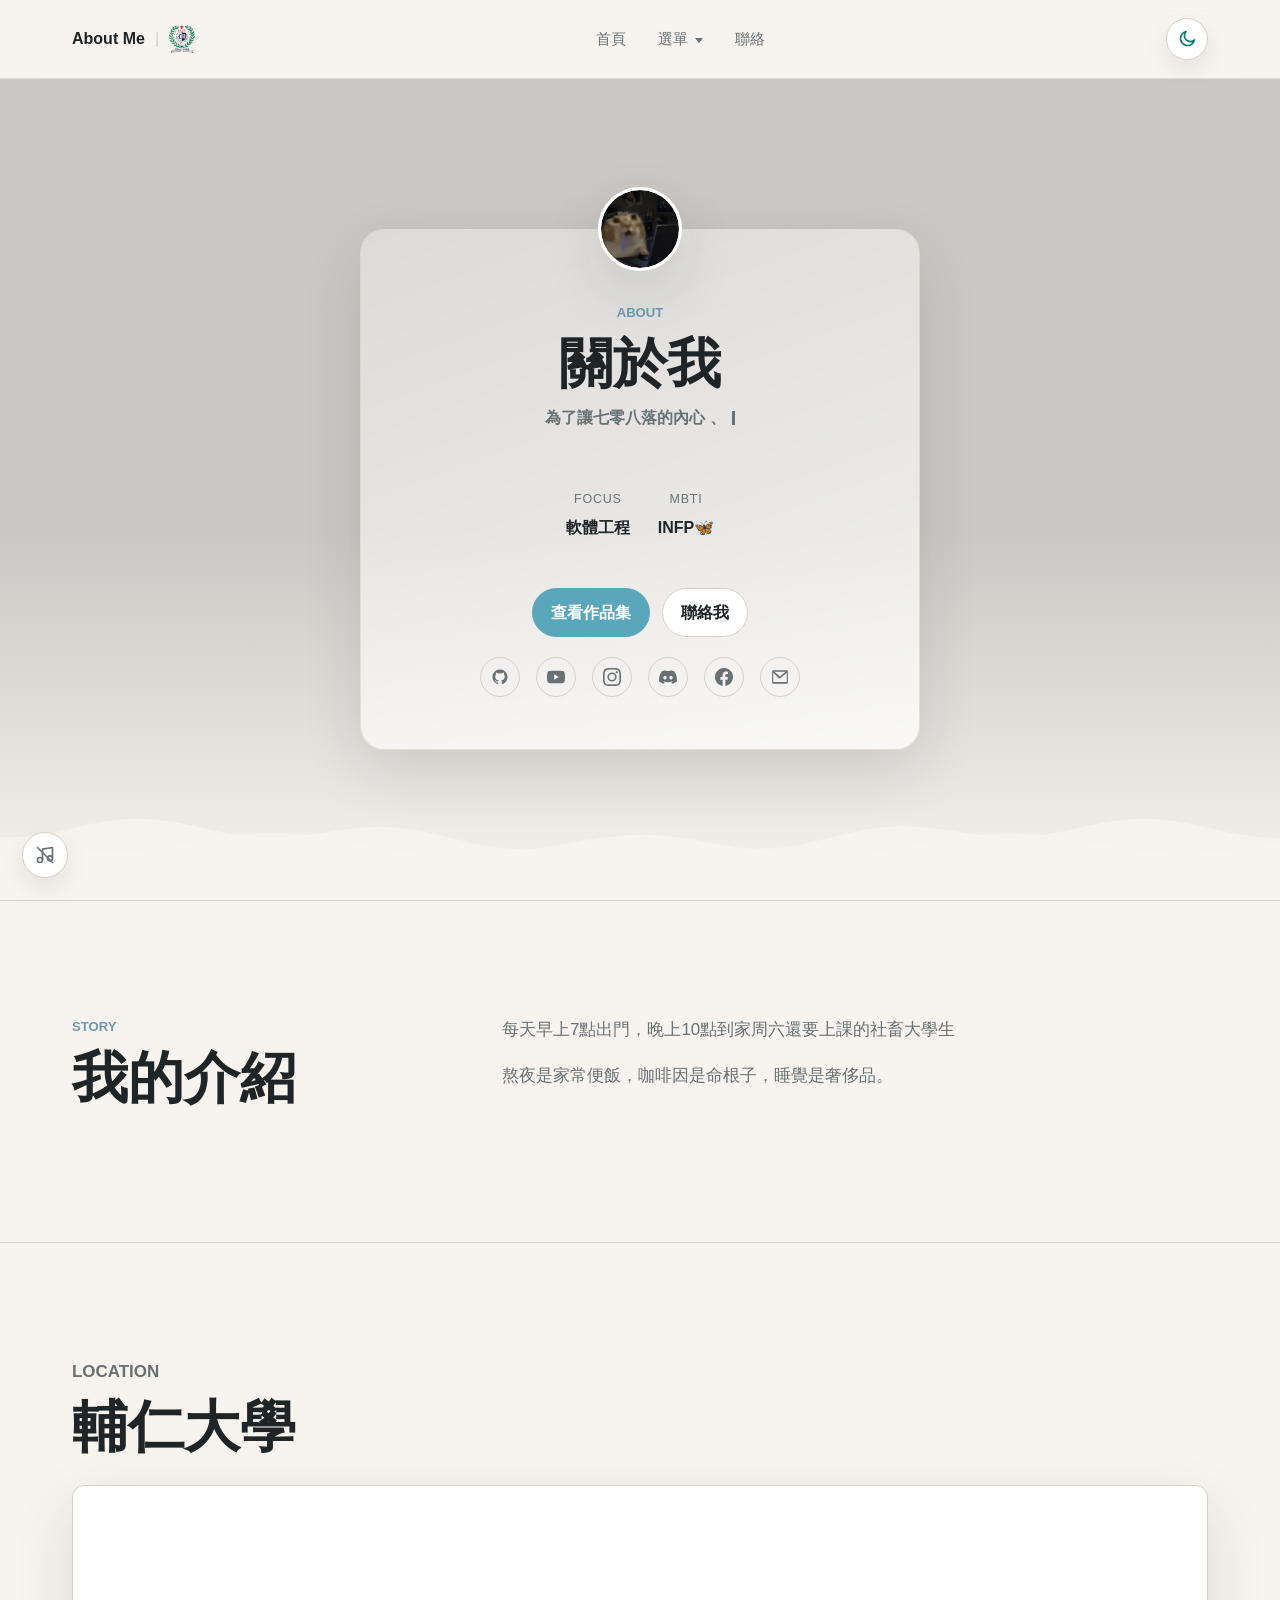
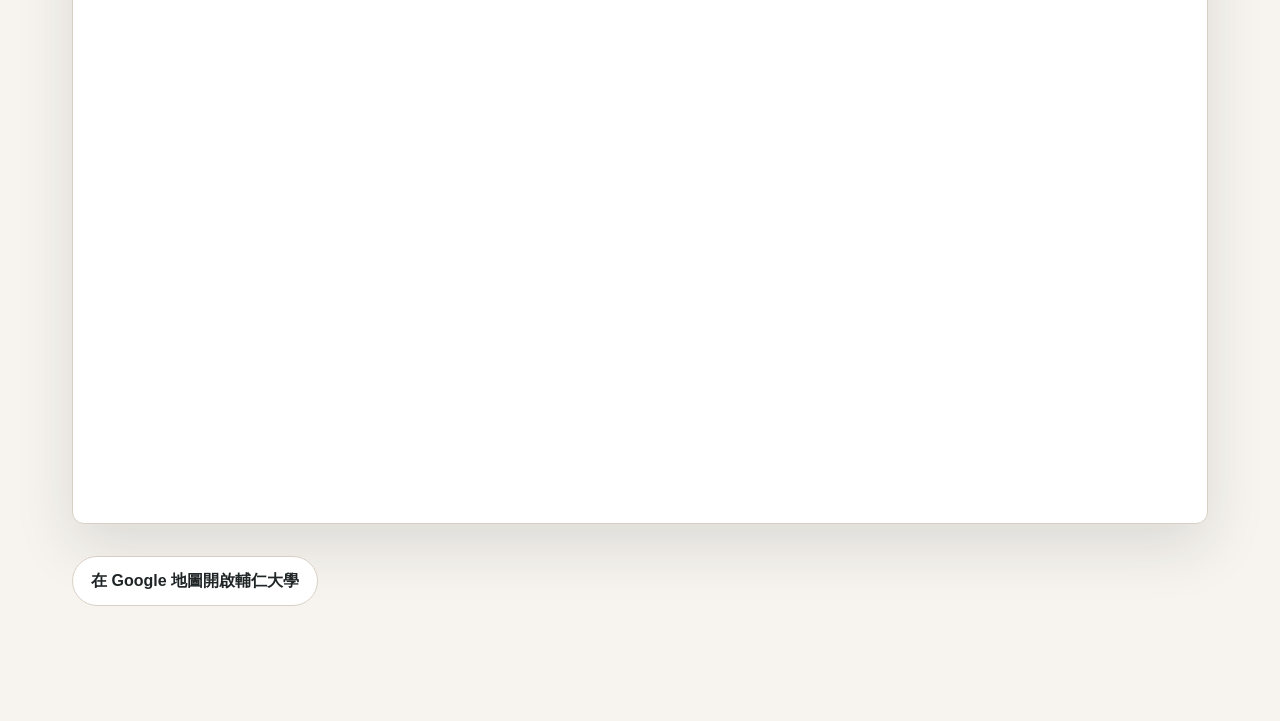
==== commit 8f02bdfd: "新增背景圖原作者資訊" ====
--- a/about.html
+++ b/about.html
@@ -74,8 +74,8 @@
                 <dd>軟體工程</dd>
               </div>
               <div>
-                <dt>personality</dt>
-                <dd>社恐</dd>
+                <dt>MBTI</dt>
+                <dd>INFP🦋</dd>
               </div>
             </dl>
             <div class="hero-actions">
@@ -129,7 +129,7 @@
             每天早上7點出門，晚上10點到家周六還要上課的社畜大學生
           </p>
           <p>
-            熬夜是家常便飯，奶茶是命根子，睡覺是奢侈品。
+            熬夜是家常便飯，咖啡因是命根子，睡覺是奢侈品。
           </p>
         </div>
       </section>
--- a/styles.css
+++ b/styles.css
@@ -655,6 +655,7 @@
 }
 
 /* 關於我頁面的橫幅背景圖。 */
+/*原作者:https://x.com/hxPTwPREsH6ll10/status/1826958017323266333/*
 .about-banner-bg {
   background-image: url("./img/121764304_p0.jpg");
 }
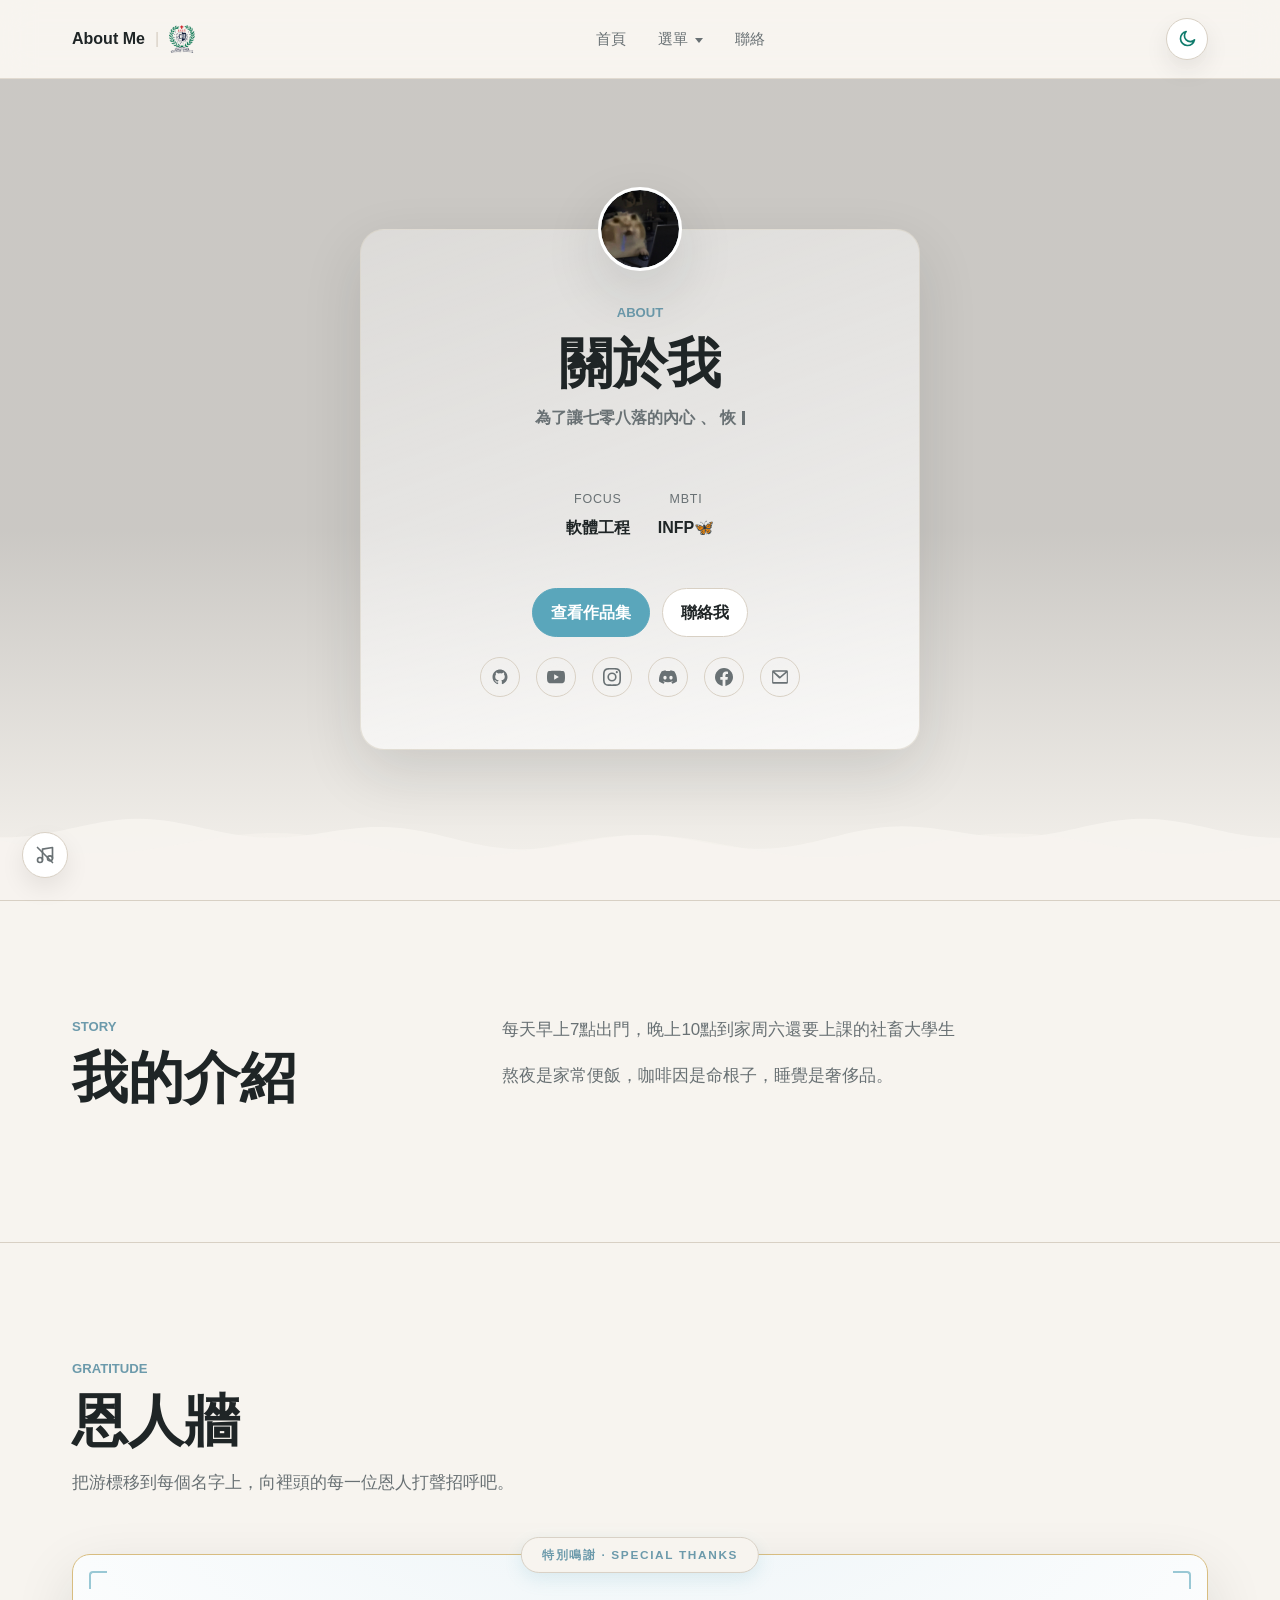
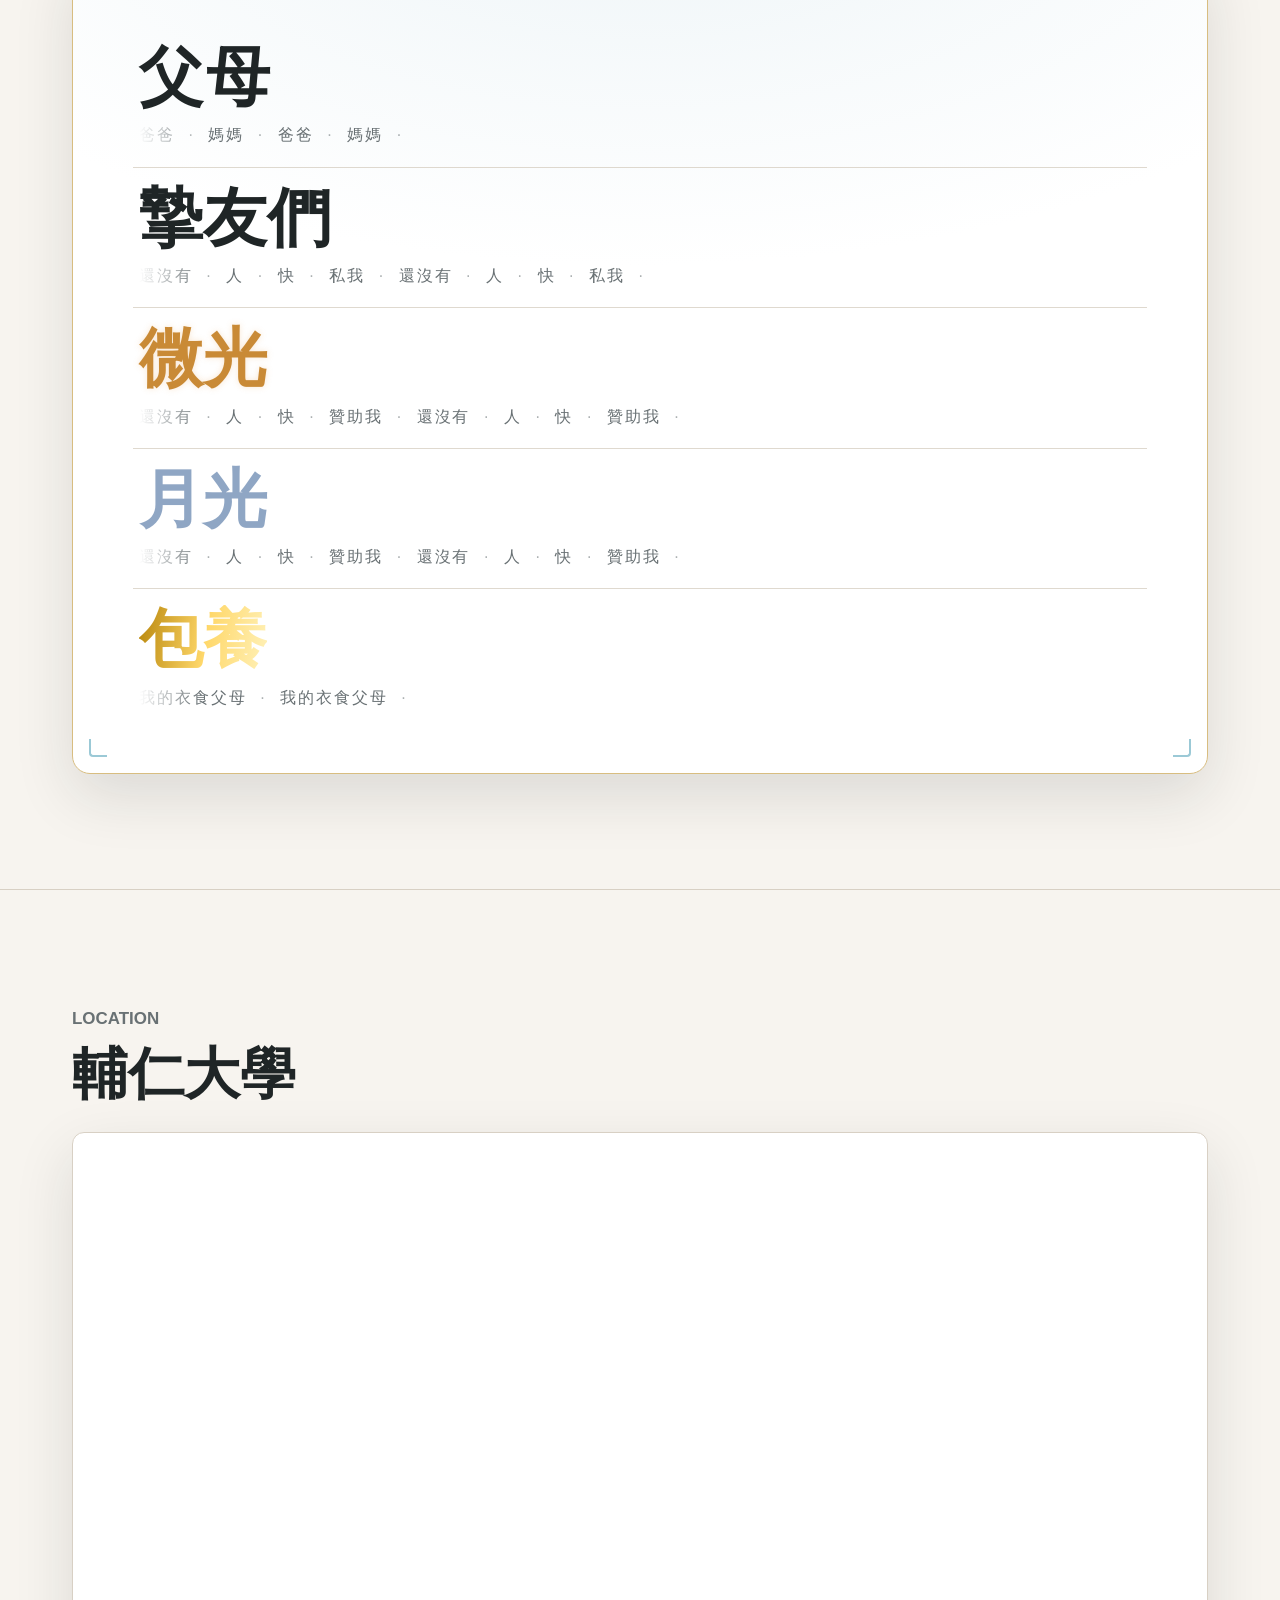
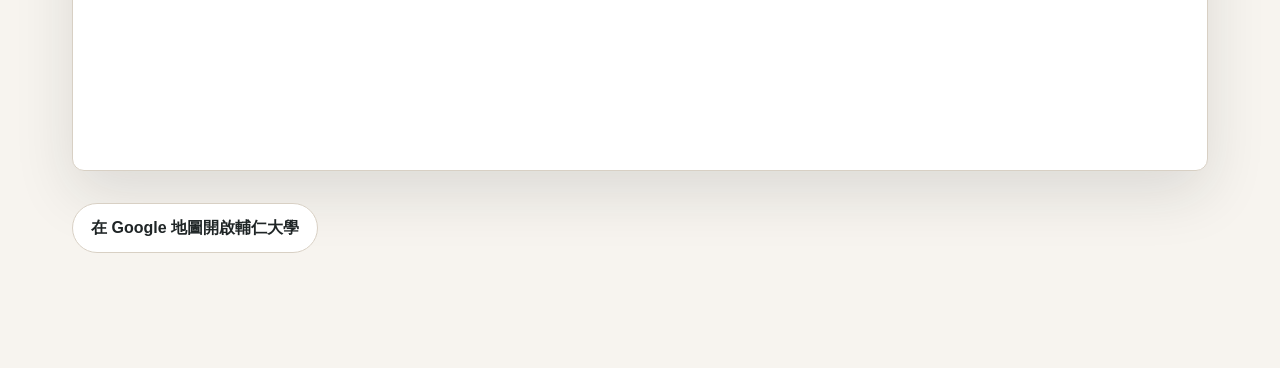
==== commit 04a64ff4: "新增恩人牆在關於我，稍微調整贊助內容及外框" ====
--- a/about.html
+++ b/about.html
@@ -134,6 +134,80 @@
         </div>
       </section>
 
+      <section class="section gratitude-section reveal" aria-labelledby="gratitude-title">
+        <p class="section-label">Gratitude</p>
+        <h2 id="gratitude-title">恩人牆</h2>
+        <p class="gratitude-intro">
+          把游標移到每個名字上，向裡頭的每一位恩人打聲招呼吧。
+        </p>
+
+        <div class="gratitude-frame reveal reveal-delay-1">
+          <span class="gratitude-glow-clip" aria-hidden="true"><span class="gratitude-glow"></span></span>
+          <span class="gratitude-plaque">特別鳴謝 · Special Thanks</span>
+          <span class="gf-corner gf-corner--tl" aria-hidden="true"></span>
+          <span class="gf-corner gf-corner--tr" aria-hidden="true"></span>
+          <span class="gf-corner gf-corner--bl" aria-hidden="true"></span>
+          <span class="gf-corner gf-corner--br" aria-hidden="true"></span>
+
+          <ul class="gratitude-wall">
+            <li class="gname gname--split">
+              <span class="gname-name"><span>父</span><span>母</span></span>
+              <div class="gname-roster">
+                <ul>
+                  <li>爸爸</li>
+                  <li>媽媽</li>
+                </ul>
+              </div>
+            </li>
+
+            <li class="gname gname--underline">
+              <span class="gname-name">摯友們</span>
+              <div class="gname-roster">
+                <ul>
+                  <li>還沒有</li>
+                  <li>人</li>
+                  <li>快</li>
+                  <li>私我</li>
+                </ul>
+              </div>
+            </li>
+
+            <li class="gname gname--glow">
+              <span class="gname-name">微光</span>
+              <div class="gname-roster">
+                <ul>
+                  <li>還沒有</li>
+                  <li>人</li>
+                  <li>快</li>
+                  <li>贊助我</li>
+                </ul>
+              </div>
+            </li>
+
+            <li class="gname gname--moon">
+              <span class="gname-name">月光</span>
+              <div class="gname-roster">
+                <ul>
+                  <li>還沒有</li>
+                  <li>人</li>
+                  <li>快</li>
+                  <li>贊助我</li>
+                </ul>
+              </div>
+            </li>
+
+            <li class="gname gname--lux">
+              <span class="gname-name">包養</span>
+              <div class="gname-roster">
+                <ul>
+                  <li>我的衣食父母</li>
+                </ul>
+              </div>
+            </li>
+          </ul>
+        </div>
+      </section>
+
       <section class="section map-section reveal" aria-labelledby="map-title">
         <p class="section-label">Location</p>
         <h2 id="map-title">輔仁大學</h2>
@@ -152,7 +226,7 @@
 
     <button class="top-button" type="button" aria-label="回到頁面頂端">↑</button>
 
-    <!-- 背景音樂：進入頁面後自動循環播放，右下角按鈕可開關。 -->
+    <!-- 背景音樂 -->
     <audio id="bgm" src="bgm/BGM 夕暮れ、路地裏の白猫.mp3" loop preload="auto"></audio>
     <button class="bgm-toggle" type="button" data-bgm-toggle aria-label="背景音樂開關" title="背景音樂">
       <svg class="bgm-icon-on" viewBox="0 0 24 24" width="20" height="20" fill="none" stroke="currentColor" stroke-width="2" stroke-linecap="round" stroke-linejoin="round" aria-hidden="true">
--- a/styles.css
+++ b/styles.css
@@ -655,7 +655,7 @@
 }
 
 /* 關於我頁面的橫幅背景圖。 */
-/*原作者:https://x.com/hxPTwPREsH6ll10/status/1826958017323266333/*
+/*原作者:https://x.com/hxPTwPREsH6ll10/status/1826958017323266333*/
 .about-banner-bg {
   background-image: url("./img/121764304_p0.jpg");
 }
@@ -953,12 +953,37 @@
   box-shadow: var(--shadow);
 }
 
-/* 主推卡片：加上主色外框與柔光，桌機略為放大。 */
+/* 主推卡片：加上外框與柔光，桌機略為放大。外框色取自所屬等級（--tier），預設退回主色。 */
 .sponsor-card--featured {
-  border-color: var(--accent);
-  box-shadow: 0 0 0 1px var(--accent),
-    0 18px 50px color-mix(in srgb, var(--accent) 22%, transparent);
-}
+  border-color: var(--tier, var(--accent));
+  box-shadow: 0 0 0 1px var(--tier, var(--accent)),
+    0 18px 50px color-mix(in srgb, var(--tier, var(--accent)) 22%, transparent);
+}
+
+/* 三種等級的外框配色，對應「恩人牆」的微光（燭火暖金）／月光（清冷銀藍）／包養（尊爵金）。 */
+.sponsor-card--glow { --tier: #d99a3e; }
+.sponsor-card--moon { --tier: #6f9ad0; }
+.sponsor-card--lux  { --tier: #c9a227; }
+body.dark .sponsor-card--glow { --tier: #f0b25e; }
+body.dark .sponsor-card--moon { --tier: #aebfd8; }
+body.dark .sponsor-card--lux  { --tier: #ffd86b; }
+
+.sponsor-card--glow,
+.sponsor-card--moon,
+.sponsor-card--lux {
+  border-color: color-mix(in srgb, var(--tier) 60%, var(--line));
+}
+.sponsor-card--glow:hover,
+.sponsor-card--moon:hover,
+.sponsor-card--lux:hover {
+  border-color: var(--tier);
+  box-shadow:
+    0 0 0 1px var(--tier),
+    0 18px 50px color-mix(in srgb, var(--tier) 28%, transparent);
+}
+
+/* 主推徽章一併換成所屬等級色，與外框呼應。 */
+.sponsor-card--moon .sponsor-badge { background: var(--tier); }
 
 @media (min-width: 821px) {
   .sponsor-card--featured {
@@ -1144,6 +1169,301 @@
   margin: clamp(34px, 6vw, 72px);
   padding: clamp(34px, 6vw, 70px);
   border-top: 1px solid var(--line);
+}
+
+/* 關於我頁「恩人牆」區塊：靈感取自範例的互動名字牆，
+   改用全站主題變數重寫，淺色／深色都自動套色。 */
+.gratitude-intro {
+  max-width: 640px;
+  color: var(--muted);
+  font-size: 1.06rem;
+}
+
+/* 特殊範圍：帶有牌匾與四角刻痕的框，承載互動名單。外框統一使用淡金色（--gleam）。 */
+.gratitude-frame {
+  --gleam: #d8bd80;
+  position: relative;
+  margin-top: clamp(34px, 5vw, 56px);
+  padding: clamp(40px, 6vw, 72px) clamp(24px, 5vw, 60px) clamp(26px, 4vw, 44px);
+  border: 1px solid var(--gleam);
+  border-radius: 18px;
+  background:
+    radial-gradient(120% 80% at 50% -10%,
+      color-mix(in srgb, var(--accent-soft) 70%, transparent), transparent 60%),
+    var(--surface);
+  box-shadow: var(--shadow);
+  transition: border-color 0.45s ease, box-shadow 0.45s ease;
+}
+body.dark .gratitude-frame { --gleam: #e3cd95; }
+/* 游標進入整個「特別鳴謝」框時，最外層亮起淡金色光暈（取材自範例 card hover 發光）。 */
+.gratitude-frame:hover {
+  border-color: var(--gleam);
+  box-shadow:
+    var(--shadow),
+    0 0 0 0.5px var(--gleam),
+    0 0 16px color-mix(in srgb, var(--gleam) 85%, transparent),
+    0 0 40px color-mix(in srgb, var(--gleam) 55%, transparent);
+}
+
+/* 框頂的牌匾標籤，像掛在牆上的銘謝牌。 */
+.gratitude-plaque {
+  position: absolute;
+  top: 0;
+  left: 50%;
+  transform: translate(-50%, -50%);
+  padding: 7px 20px;
+  border: 1px solid var(--line);
+  border-radius: 999px;
+  background: var(--bg);
+  color: var(--accent-strong);
+  font-size: 0.74rem;
+  font-weight: 800;
+  letter-spacing: 0.14em;
+  text-transform: uppercase;
+  white-space: nowrap;
+  box-shadow: 0 6px 18px color-mix(in srgb, var(--accent) 16%, transparent);
+}
+
+/* 四角的 L 形刻痕，強化「特殊範圍」的邊界感。 */
+.gf-corner {
+  position: absolute;
+  width: 18px;
+  height: 18px;
+  border: 2px solid var(--accent);
+  opacity: 0.6;
+  pointer-events: none;
+}
+.gf-corner--tl { top: 16px; left: 16px; border-right: 0; border-bottom: 0; border-top-left-radius: 4px; }
+.gf-corner--tr { top: 16px; right: 16px; border-left: 0; border-bottom: 0; border-top-right-radius: 4px; }
+.gf-corner--bl { bottom: 16px; left: 16px; border-right: 0; border-top: 0; border-bottom-left-radius: 4px; }
+.gf-corner--br { bottom: 16px; right: 16px; border-left: 0; border-top: 0; border-bottom-right-radius: 4px; }
+
+/* 游標光暈：游標進入框內時，跟著游標的柔光（取材自範例的 cursor-glow）。
+   以一層 inset 裁切容器把光暈框在圓角矩形內，避免溢出邊界與牌匾。 */
+.gratitude-glow-clip {
+  position: absolute;
+  inset: 0;
+  border-radius: inherit;
+  overflow: hidden;
+  pointer-events: none;
+  z-index: 0;
+}
+.gratitude-glow {
+  position: absolute;
+  top: 0;
+  left: 0;
+  width: 320px;
+  height: 320px;
+  border-radius: 50%;
+  background: radial-gradient(circle, color-mix(in srgb, var(--accent) 30%, transparent) 0%, transparent 60%);
+  transform: translate(-50%, -50%);
+  opacity: 0;
+  transition: opacity 0.35s ease;
+  mix-blend-mode: multiply;
+}
+body.dark .gratitude-glow {
+  background: radial-gradient(circle, color-mix(in srgb, var(--accent) 45%, transparent) 0%, transparent 60%);
+  mix-blend-mode: screen;
+}
+
+/* 名單本體：每一列是一位恩人，hover 觸發各自的字效。 */
+.gratitude-wall {
+  position: relative;
+  z-index: 1;
+  list-style: none;
+  margin: 0;
+  padding: 0;
+}
+.gname {
+  position: relative;
+  padding: 16px 6px 18px;
+  border-bottom: 1px solid color-mix(in srgb, var(--line) 80%, transparent);
+  transition: padding-left 0.4s cubic-bezier(0.7, 0, 0.2, 1);
+}
+.gname:last-child { border-bottom: 0; }
+.gname:hover,
+.gname:focus-within { padding-left: 26px; }
+
+.gname-name {
+  position: relative;
+  display: inline-block;
+  font-family: "Noto Serif TC", "Noto Sans TC", serif;
+  font-weight: 700;
+  font-size: clamp(30px, 5.5vw, 64px);
+  line-height: 1.1;
+  color: var(--text);
+}
+
+/* 流動名單：常駐顯示，預設暫停；游標移到該列才開始流動。 */
+.gname-roster {
+  margin-top: 8px;
+  overflow: hidden;
+  /* 兩側淡出遮罩，呼應範例 ticker 的流動感。 */
+  -webkit-mask-image: linear-gradient(90deg, transparent, #000 6%, #000 94%, transparent);
+  mask-image: linear-gradient(90deg, transparent, #000 6%, #000 94%, transparent);
+}
+/* 兩條相同軌道並排，整體左移 50% 形成無縫跑馬燈（取材自範例的 ticker）。 */
+.gname-marquee {
+  display: flex;
+  width: max-content;
+  animation: gname-scroll 18s linear infinite;
+  animation-play-state: paused;
+}
+.gname:hover .gname-marquee,
+.gname:focus-within .gname-marquee { animation-play-state: running; }
+@keyframes gname-scroll { to { transform: translateX(-50%); } }
+.gname-track {
+  list-style: none;
+  display: flex;
+  align-items: center;
+  margin: 0;
+  padding: 0;
+}
+/* 無外框的純文字名單，以中點分隔連續流動（取材自範例的 ticker 文字流）。 */
+.gname-roster li {
+  display: flex;
+  align-items: center;
+  padding: 0;
+  border: 0;
+  background: none;
+  color: var(--muted);
+  font-family: "Noto Sans TC", "Microsoft JhengHei", sans-serif;
+  font-size: 1rem;
+  font-weight: 500;
+  letter-spacing: 0.12em;
+  white-space: nowrap;
+  transition: color 0.3s ease;
+}
+.gname-roster li::after {
+  content: "·";
+  margin: 0 0.85em;
+  color: currentColor;
+  opacity: 0.55;
+}
+/* 每列各自的等級色（--tier），對應名字字效的顏色。 */
+.gname--split { --tier: var(--accent-strong); }
+.gname--underline { --tier: var(--accent-strong); }
+.gname--glow { --tier: #d99a3e; }
+.gname--moon { --tier: #6f9ad0; }
+.gname--lux { --tier: #c9a227; }
+body.dark .gname--glow { --tier: #f0b25e; }
+body.dark .gname--moon { --tier: #aebfd8; }
+body.dark .gname--lux { --tier: #ffd86b; }
+
+/* 游標移到某列時，整條名單染上該等級色並帶同色微光。 */
+.gname:hover .gname-roster li,
+.gname:focus-within .gname-roster li {
+  color: var(--tier, var(--text));
+  text-shadow: 0 0 10px color-mix(in srgb, var(--tier, transparent) 40%, transparent);
+}
+
+/* 拆字（家人）：hover 時左右兩半往外分開並各自上色。 */
+.gname--split .gname-name { display: inline-flex; gap: 0.04em; }
+.gname--split .gname-name > span {
+  display: inline-block;
+  transition: transform 0.5s cubic-bezier(0.7, 0, 0.2, 1), color 0.4s ease;
+}
+.gname--split:hover .gname-name > span:first-child,
+.gname--split:focus-within .gname-name > span:first-child { transform: translateX(-14px) rotate(-6deg); color: var(--accent); }
+.gname--split:hover .gname-name > span:last-child,
+.gname--split:focus-within .gname-name > span:last-child { transform: translateX(14px) rotate(6deg); color: var(--gold); }
+
+/* 底線生長（摯友） */
+.gname--underline .gname-name::after {
+  content: "";
+  position: absolute;
+  left: 0;
+  bottom: -4px;
+  width: 0;
+  height: 4px;
+  border-radius: 2px;
+  background: var(--accent);
+  transition: width 0.5s cubic-bezier(0.7, 0, 0.2, 1);
+}
+.gname--underline:hover .gname-name,
+.gname--underline:focus-within .gname-name { color: var(--accent-strong); }
+.gname--underline:hover .gname-name::after,
+.gname--underline:focus-within .gname-name::after { width: 100%; }
+
+/* 微光（$100 · 🕯️）：燭火般的暖光，hover 時忽明忽暗地搖曳。 */
+.gname--glow .gname-name {
+  color: #c98a36;
+  text-shadow: 0 0 6px rgba(230, 161, 78, 0.25);
+  transition: color 0.4s ease, text-shadow 0.4s ease;
+}
+body.dark .gname--glow .gname-name { color: #f0b25e; }
+.gname--glow:hover .gname-name,
+.gname--glow:focus-within .gname-name {
+  color: #f2b65c;
+  animation: gname-flicker 1.6s ease-in-out infinite;
+}
+@keyframes gname-flicker {
+  0%, 100% { text-shadow: 0 0 8px rgba(240, 178, 94, 0.45), 0 0 18px rgba(240, 178, 94, 0.22); opacity: 1; }
+  45% { text-shadow: 0 0 4px rgba(240, 178, 94, 0.3); opacity: 0.85; }
+  70% { text-shadow: 0 0 12px rgba(240, 178, 94, 0.6), 0 0 26px rgba(240, 178, 94, 0.3); opacity: 0.97; }
+}
+
+/* 月光（$1000 · ✨）：清冷銀藍，hover 時一道光暈在字面上流過。 */
+.gname--moon .gname-name {
+  color: #8fa6c4;
+  transition: color 0.4s ease, text-shadow 0.4s ease;
+}
+body.dark .gname--moon .gname-name { color: #aebfd8; }
+.gname--moon:hover .gname-name,
+.gname--moon:focus-within .gname-name {
+  color: transparent;
+  background: linear-gradient(100deg, #c3d2e8 0%, #ffffff 45%, #9fb4d6 55%, #c3d2e8 100%);
+  background-size: 220% 100%;
+  -webkit-background-clip: text;
+  background-clip: text;
+  text-shadow: 0 0 18px rgba(180, 205, 240, 0.5);
+  animation: gname-moonsweep 2.4s linear infinite;
+}
+@keyframes gname-moonsweep { 0% { background-position: 200% 0; } 100% { background-position: -40% 0; } }
+
+/* 包養（$10000 · 🌌）：頂級金光，常駐流動的金色漸層，hover 時加碼閃爍與星芒。 */
+.gname--lux .gname-name {
+  color: transparent;
+  background: linear-gradient(100deg, #b8860b, #ffd86b, #fff4c2, #ffd86b, #b8860b);
+  background-size: 220% 100%;
+  -webkit-background-clip: text;
+  background-clip: text;
+}
+.gname--lux:hover .gname-name,
+.gname--lux:focus-within .gname-name {
+  animation: gname-lux 2.2s linear infinite;
+  filter: drop-shadow(0 0 10px rgba(255, 200, 80, 0.55));
+}
+@keyframes gname-lux { 0% { background-position: 0 0; } 100% { background-position: 220% 0; } }
+.gname--lux .gname-name::after {
+  content: "✦";
+  position: absolute;
+  top: -0.1em;
+  right: -0.75em;
+  font-size: 0.45em;
+  color: #ffe9a8;
+  opacity: 0;
+  transition: opacity 0.4s ease;
+}
+.gname--lux:hover .gname-name::after,
+.gname--lux:focus-within .gname-name::after {
+  opacity: 1;
+  animation: gname-twinkle 1.2s ease-in-out infinite;
+}
+@keyframes gname-twinkle {
+  0%, 100% { transform: scale(1) rotate(0); opacity: 0.4; }
+  50% { transform: scale(1.6) rotate(25deg); opacity: 1; }
+}
+
+@media (prefers-reduced-motion: reduce) {
+  .gname,
+  .gname-roster li,
+  .gname--split .gname-name > span { transition: none; }
+  .gname--glow:hover .gname-name,
+  .gname--moon:hover .gname-name,
+  .gname--lux:hover .gname-name,
+  .gname--lux .gname-name::after,
+  .gname-marquee { animation: none; }
 }
 
 /* 關於我頁地圖區塊：嵌入輔仁大學位置，採用 16:9 響應式比例。 */
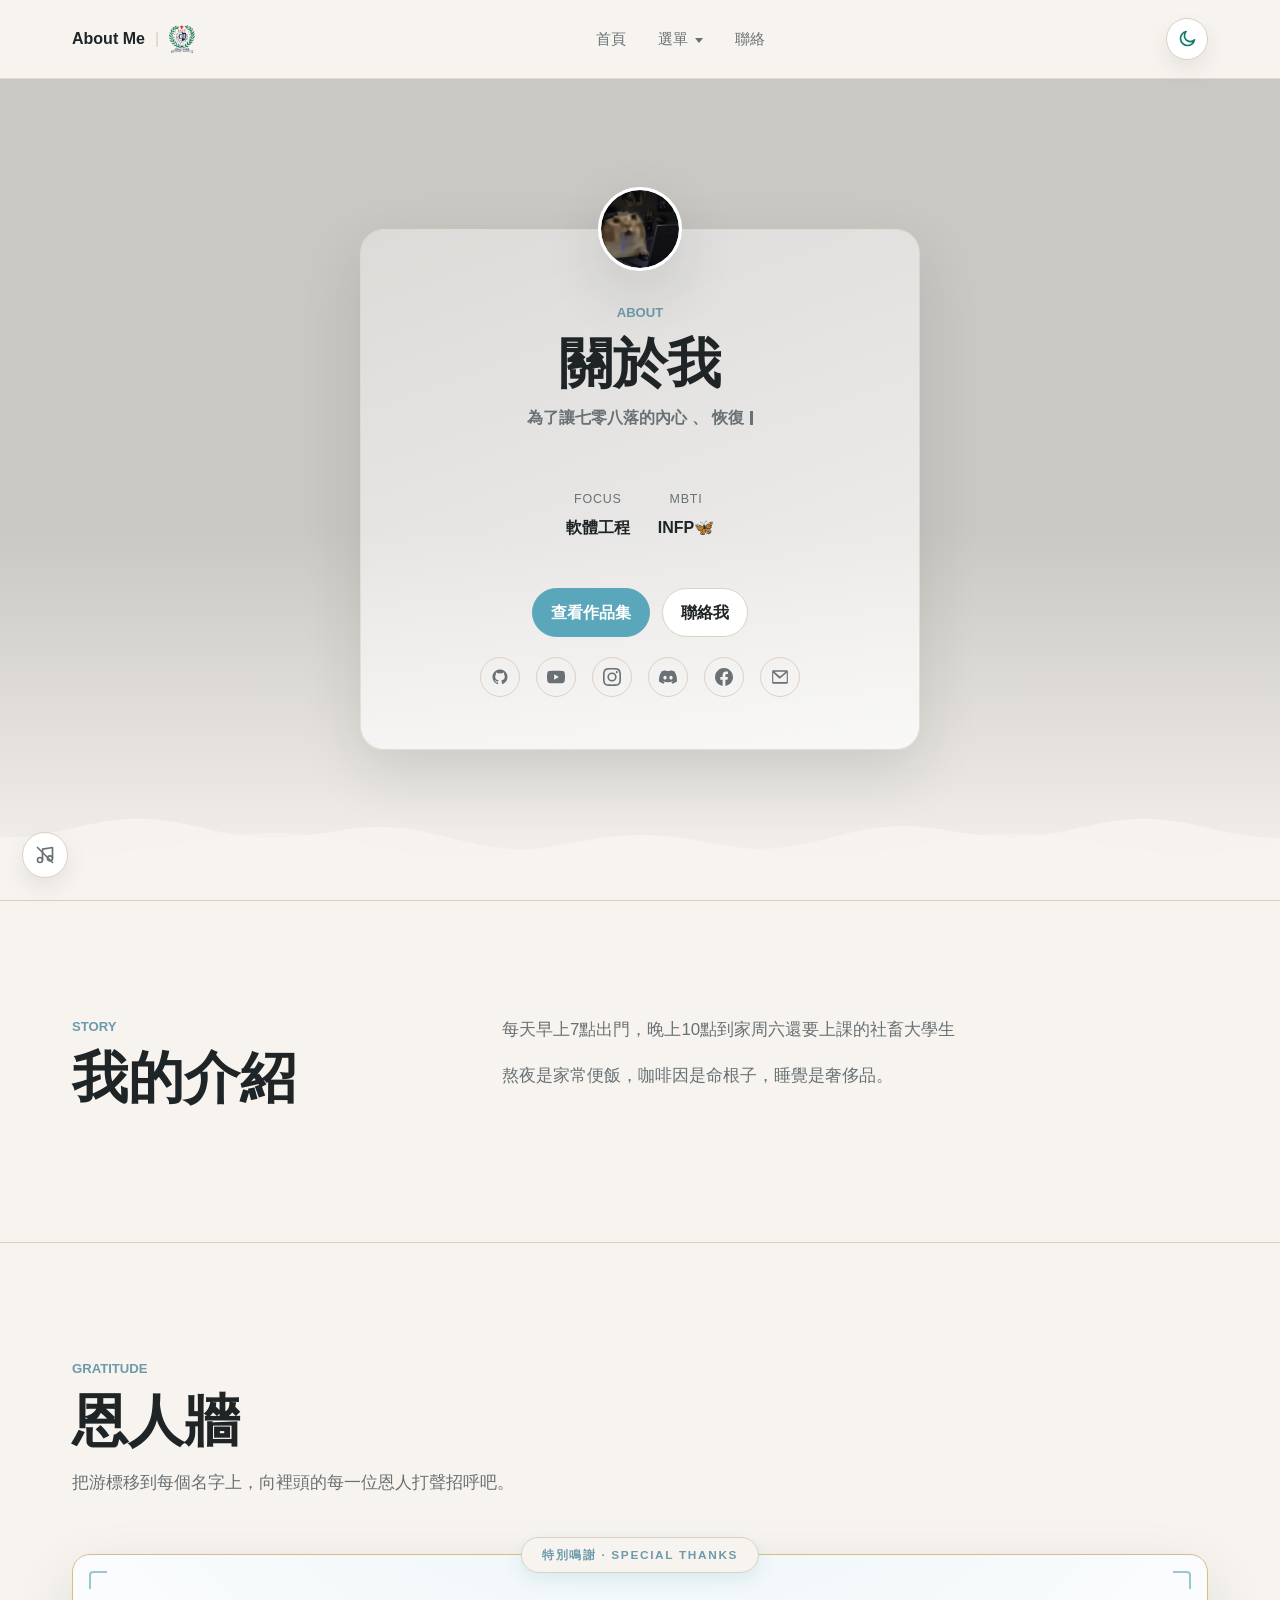
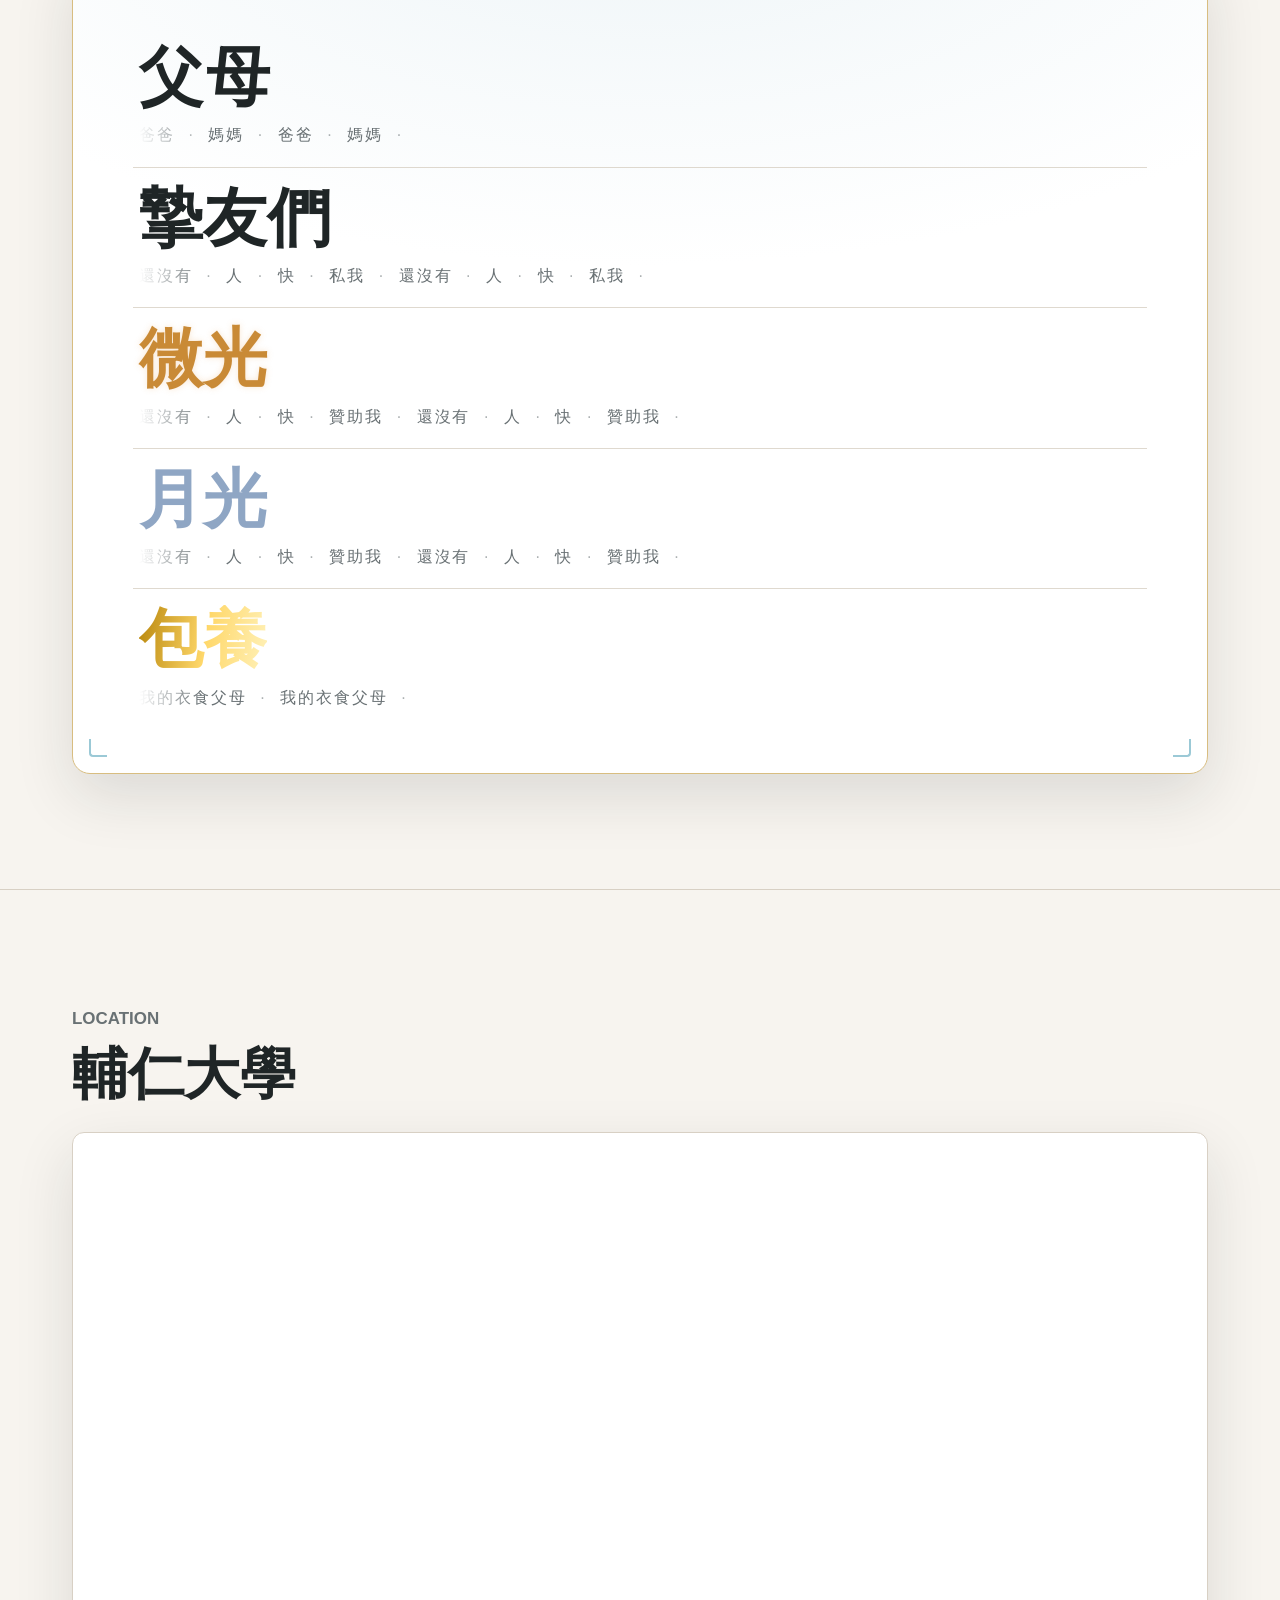
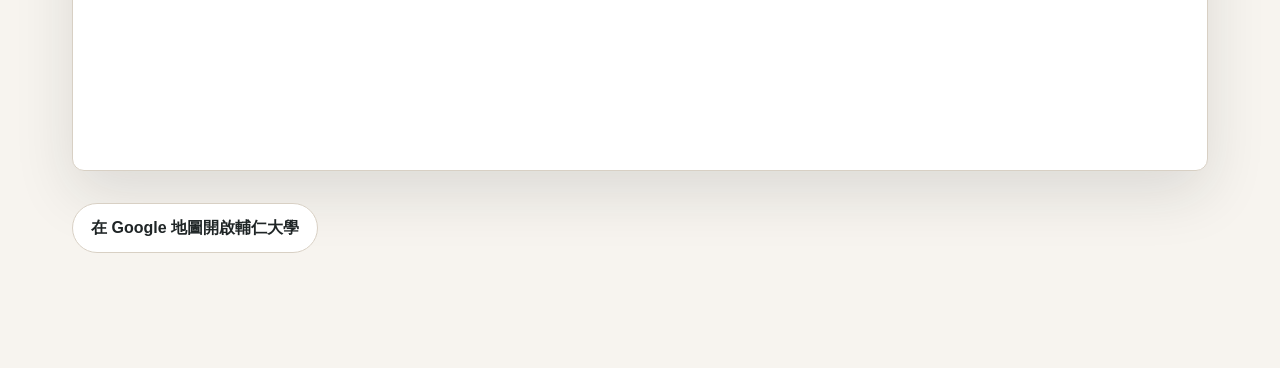
==== commit 87f96c89: "修改works背景" ====
--- a/about.html
+++ b/about.html
@@ -244,4 +244,4 @@
 
     <script src="script.js"></script>
   </body>
-</html>
+</html>
--- a/styles.css
+++ b/styles.css
@@ -662,7 +662,7 @@
 
 /* 作品集頁面的橫幅背景圖（可獨立更換成不同圖片）。 */
 .works-banner-bg {
-  background-image: url("./img/F08kLh7aAAAa4Bh.png");
+  background-image: url("./img/picuture_file_011.gif");
 }
 
 /* 蓋在背景圖上的漸層遮罩，往下融入頁面背景色。 */
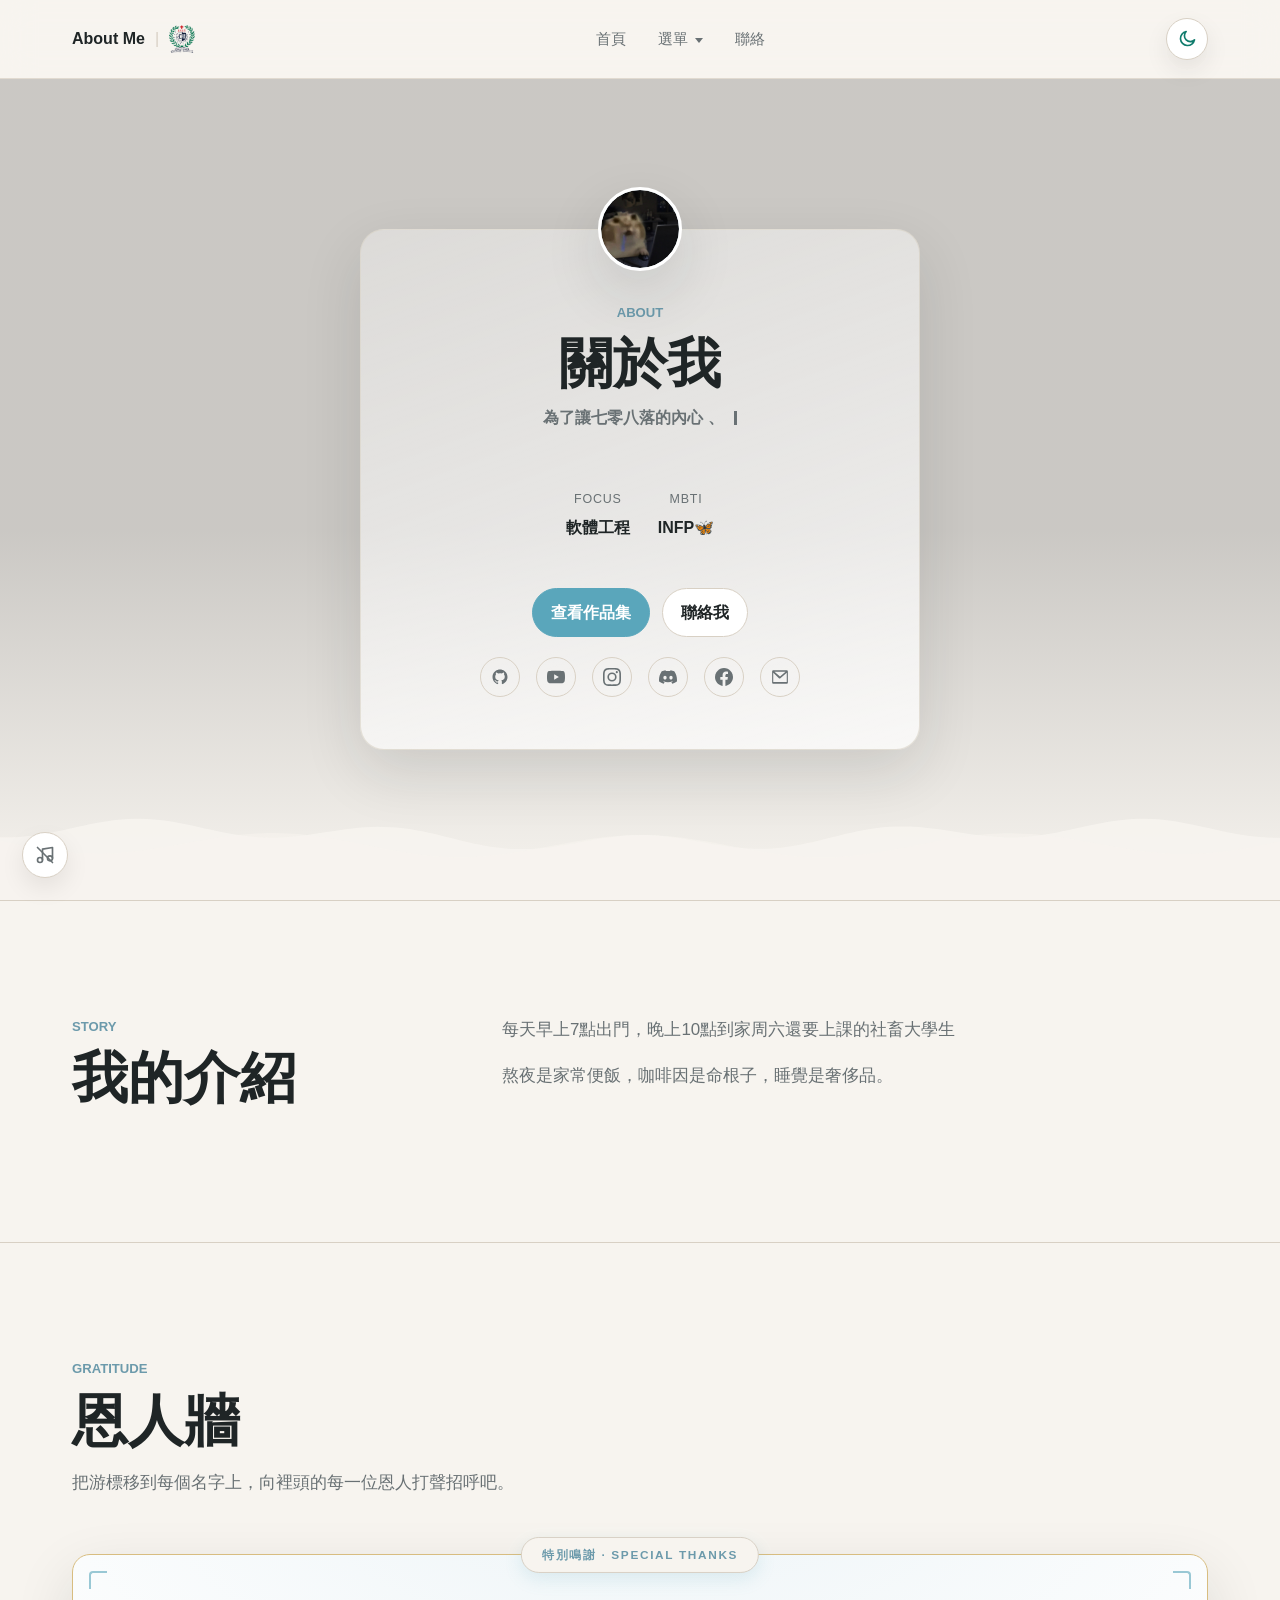
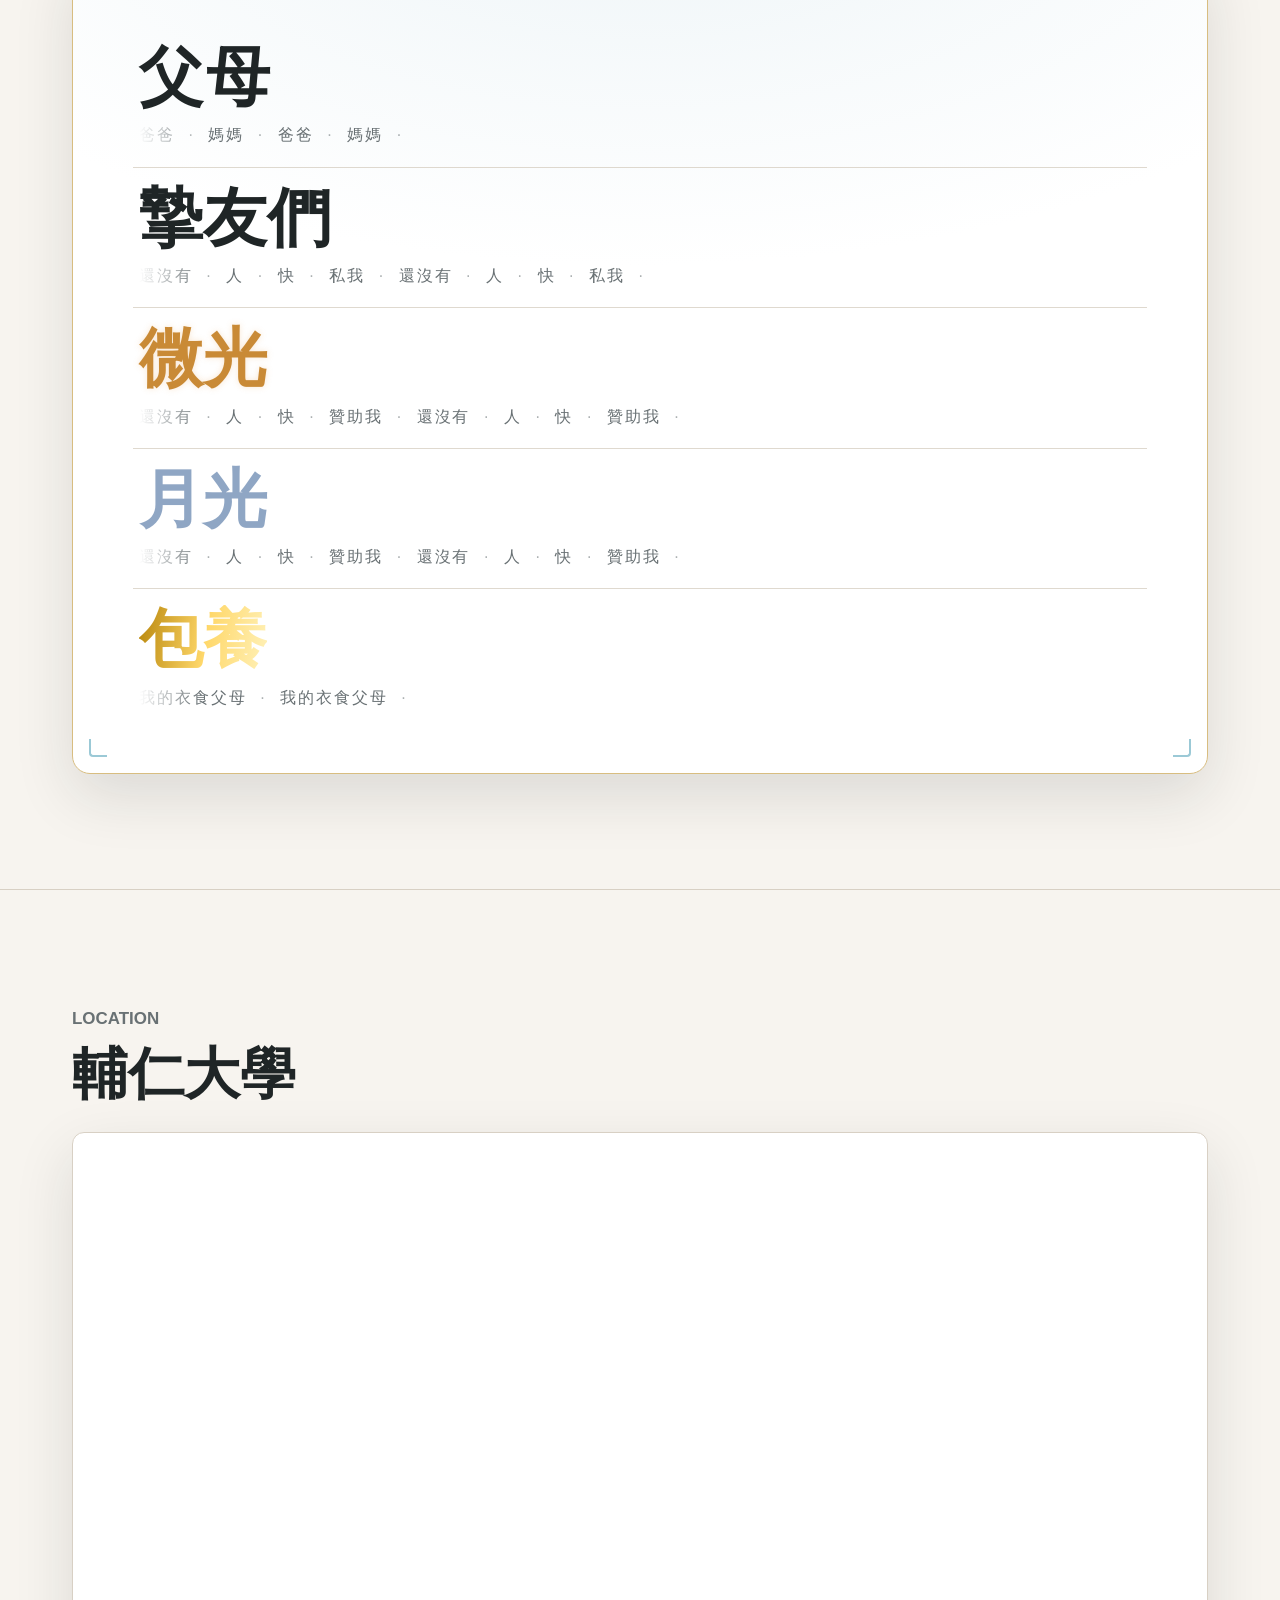
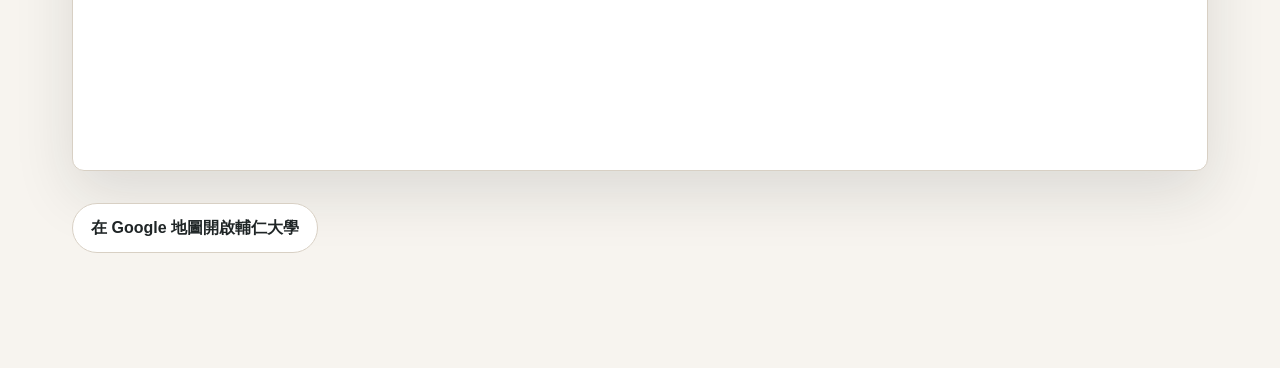
==== commit cc6b45cf: "新增google Analytics" ====
--- a/about.html
+++ b/about.html
@@ -1,6 +1,15 @@
 <!DOCTYPE html>
 <html lang="zh-Hant">
   <head>
+    <!-- Google tag (gtag.js) -->
+    <script async src="https://www.googletagmanager.com/gtag/js?id=G-FH1EW9JYR0"></script>
+    <script>
+      window.dataLayer = window.dataLayer || [];
+      function gtag(){dataLayer.push(arguments);}
+      gtag('js', new Date());
+
+      gtag('config', 'G-FH1EW9JYR0');
+    </script>
     <meta charset="UTF-8" />
     <meta name="viewport" content="width=device-width, initial-scale=1.0" />
     <script>
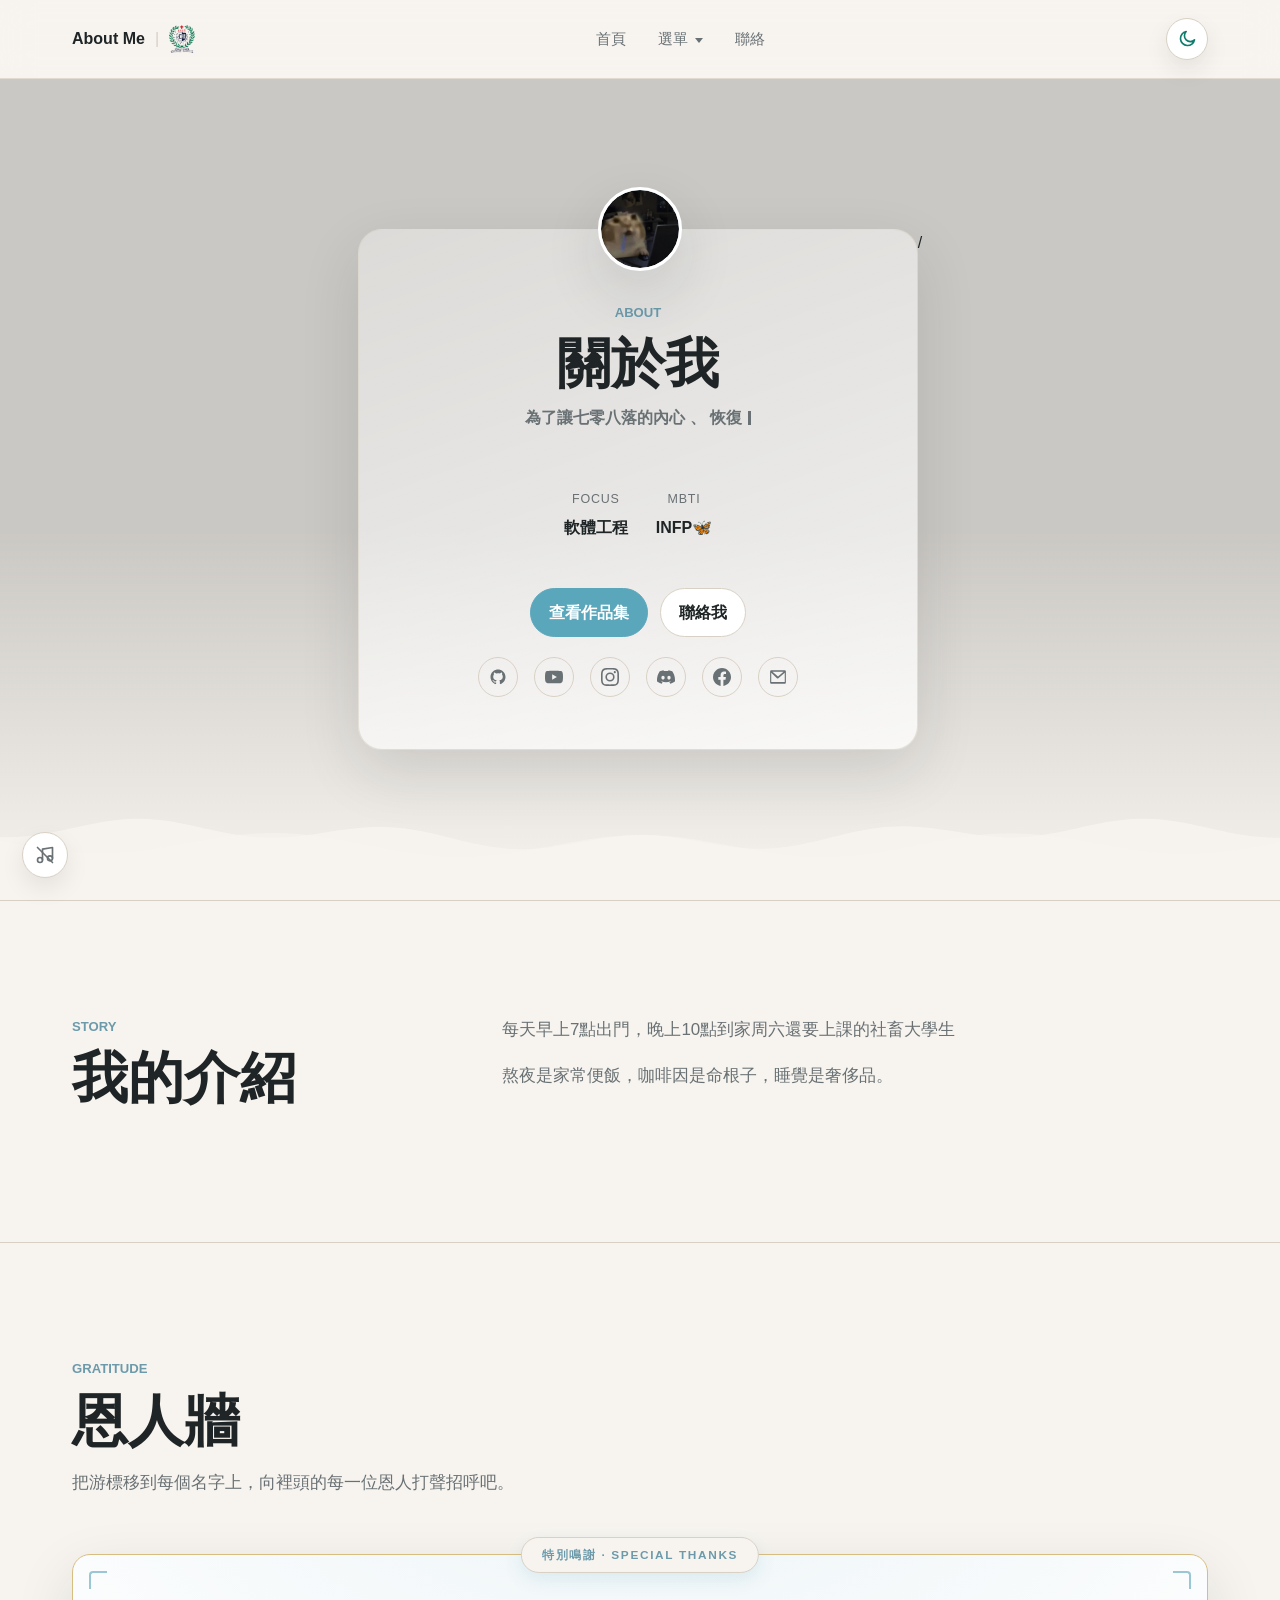
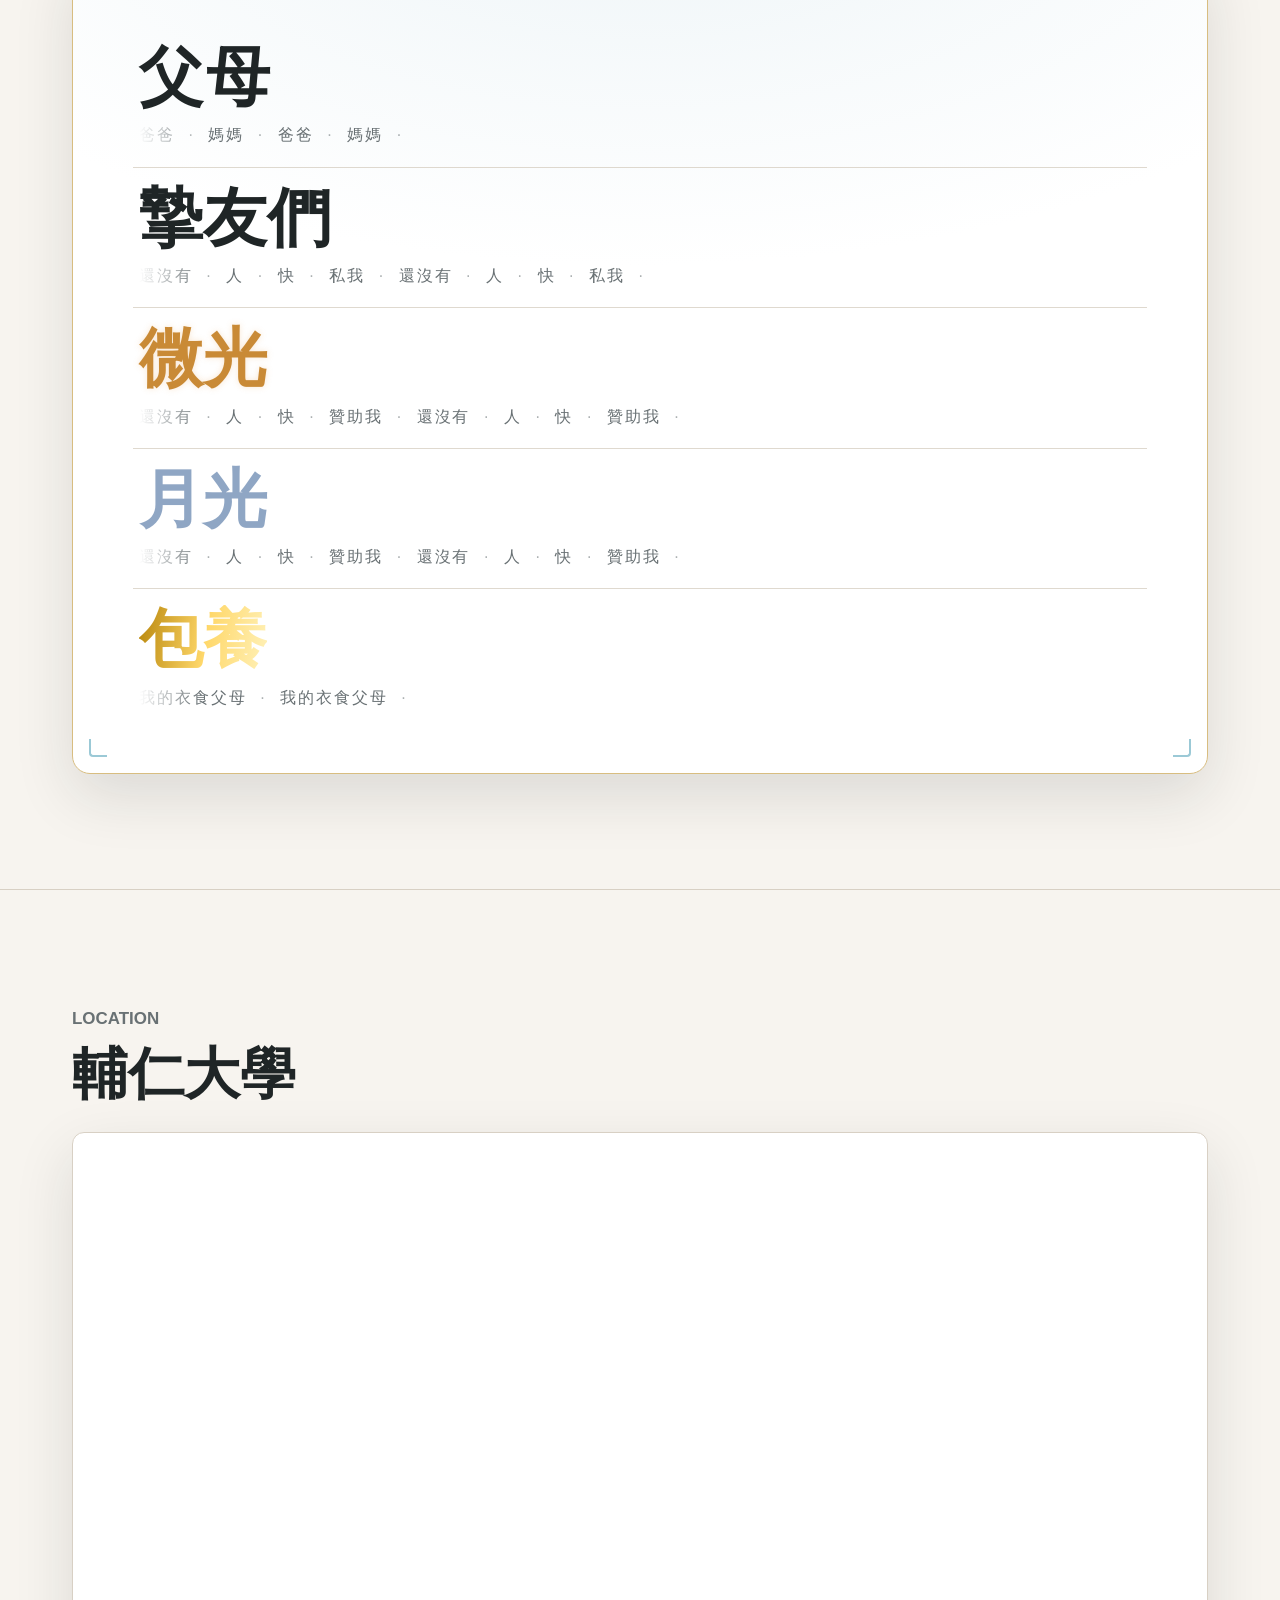
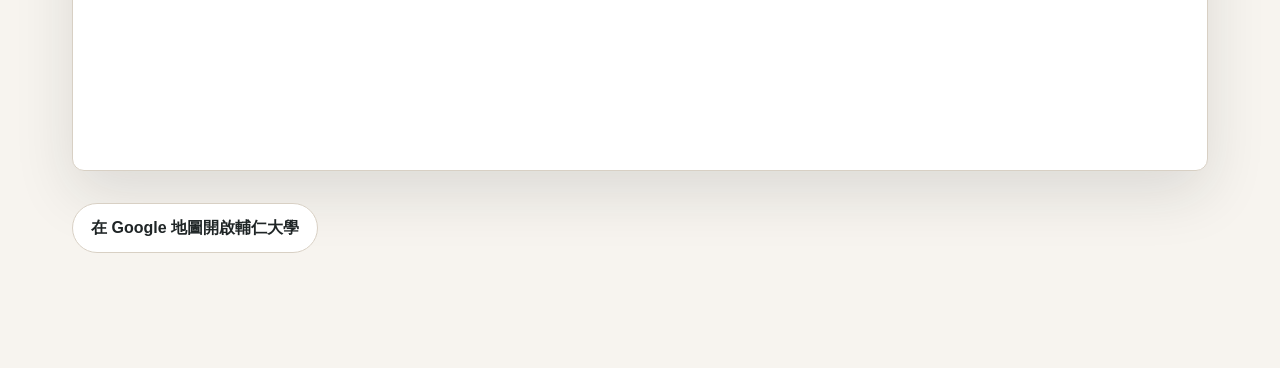
==== commit 601eb921: "修正about和sponsor之間頁面切換過場動畫中斷" ====
--- a/about.html
+++ b/about.html
@@ -124,7 +124,7 @@
               </li>
             </ul>
             </div>
-          </div>
+          </div>/
         </div>
       </section>
 
--- a/startAnimation.css
+++ b/startAnimation.css
@@ -26,8 +26,10 @@
   animation: startOverlayExit 0.5s ease 2.15s forwards;
 }
 
-/* 站內切換到達新頁時，不顯示首次進入底幕，只播放開窗簾效果。 */
-.page-arrival-transition .start-animation:not(.is-page-transition) {
+/* 站內切換到達新頁時，不顯示首次進入底幕，只播放開窗簾效果。
+   排除 .is-spa-transition：about ↔ sponsor 的無載入切換有自己的窗簾時序，
+   若被這裡的到達規則套到，會讓窗簾提早淡出、來不及蓋住抽換內容而出現破圖。 */
+.page-arrival-transition .start-animation:not(.is-page-transition):not(.is-spa-transition) {
   background: transparent;
   pointer-events: none;
   animation: startOverlayExit 0.35s ease 0.95s forwards;
@@ -35,12 +37,12 @@
   visibility: visible;
 }
 
-.page-arrival-transition .start-animation:not(.is-page-transition) .container::before {
+.page-arrival-transition .start-animation:not(.is-page-transition):not(.is-spa-transition) .container::before {
   display: none;
 }
 
-.page-arrival-transition .start-animation:not(.is-page-transition) .curtain__left::before,
-.page-arrival-transition .start-animation:not(.is-page-transition) .curtain__right::before {
+.page-arrival-transition .start-animation:not(.is-page-transition):not(.is-spa-transition) .curtain__left::before,
+.page-arrival-transition .start-animation:not(.is-page-transition):not(.is-spa-transition) .curtain__right::before {
   animation: open 0.7s ease-in-out 0.15s forwards;
 }
 
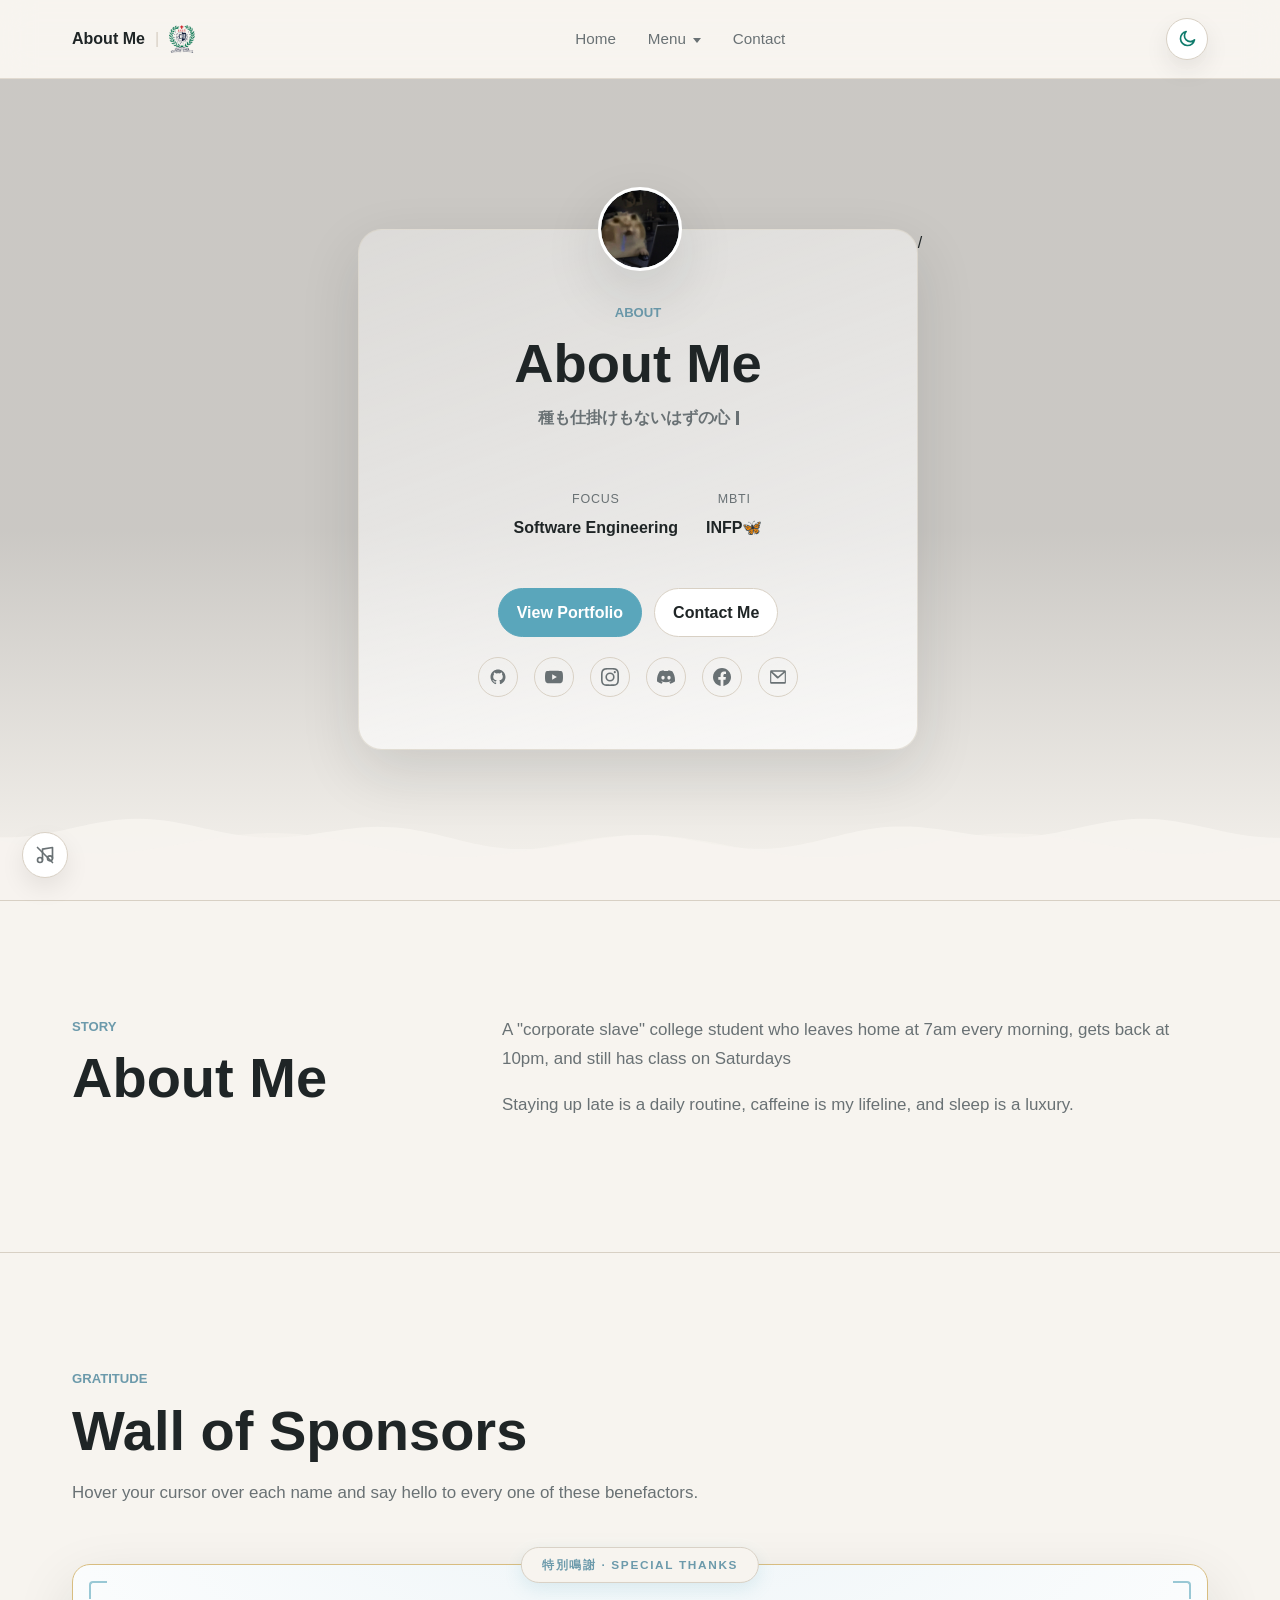
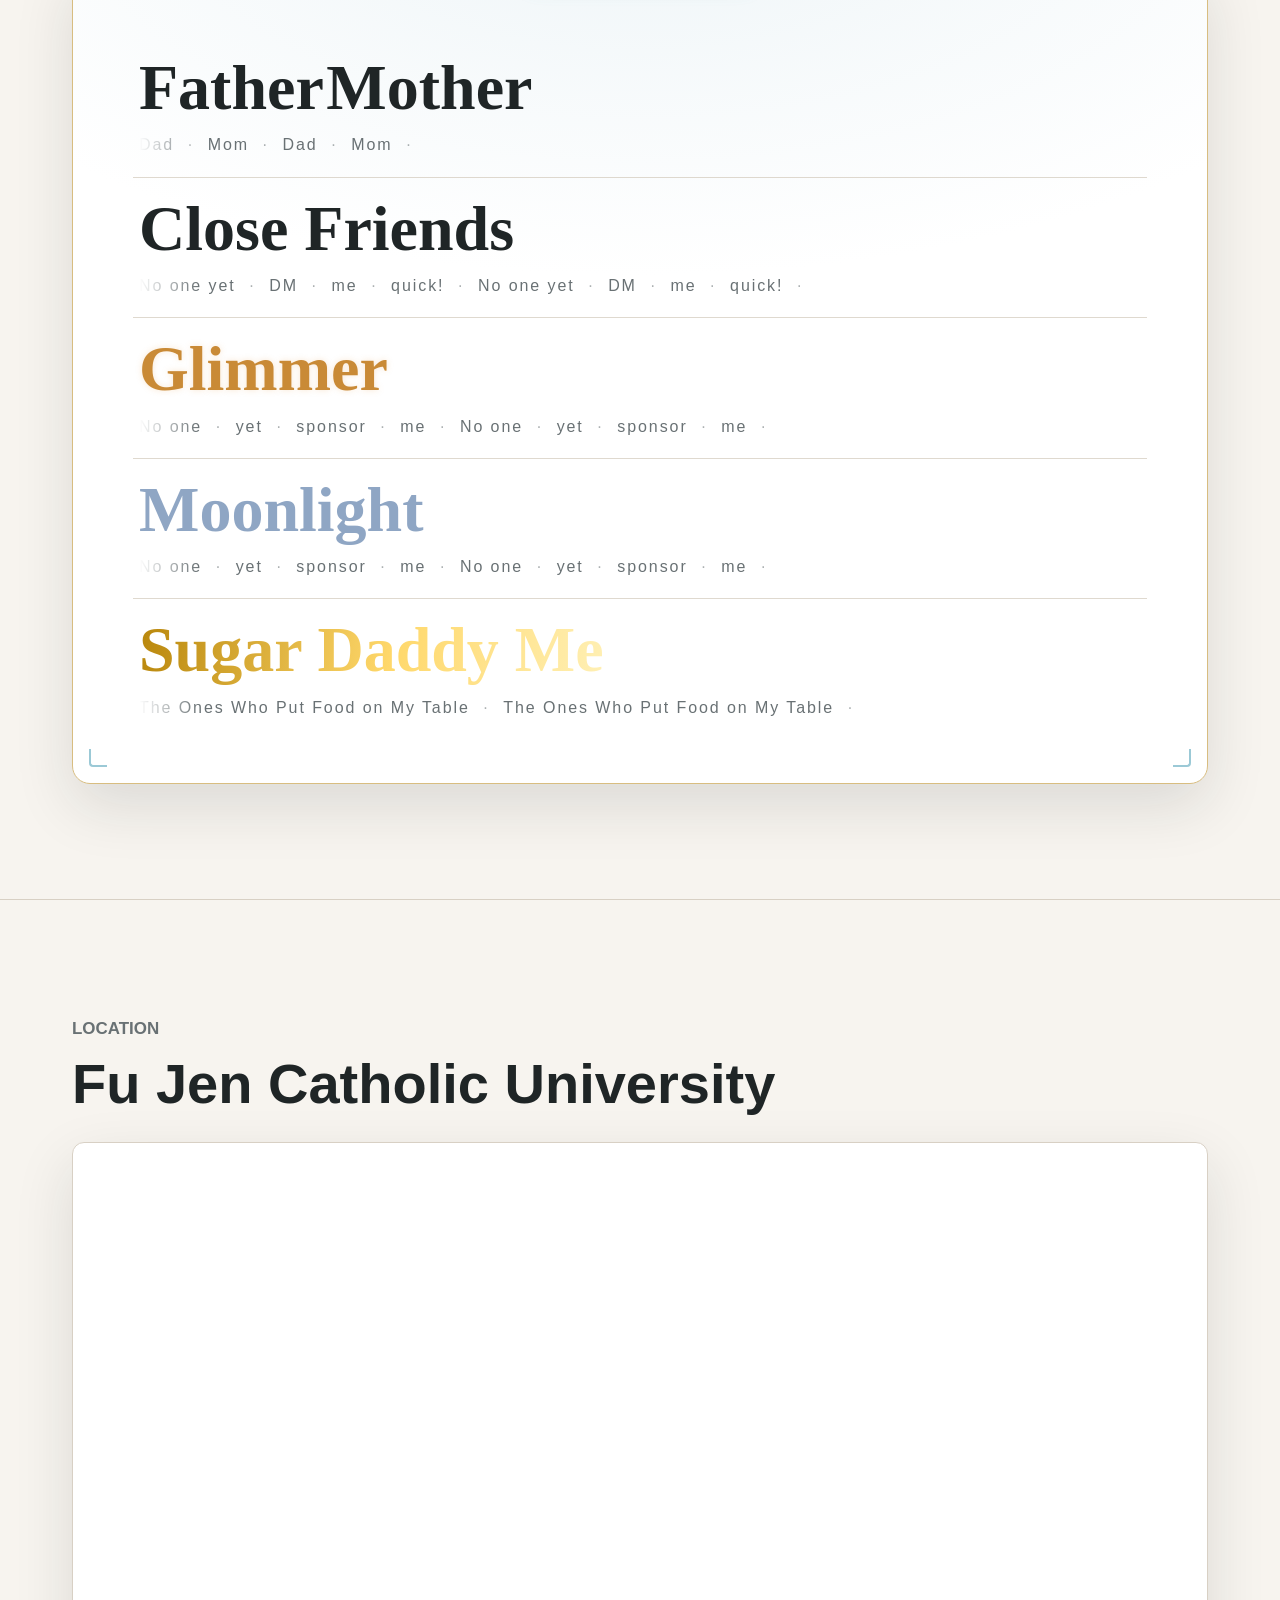
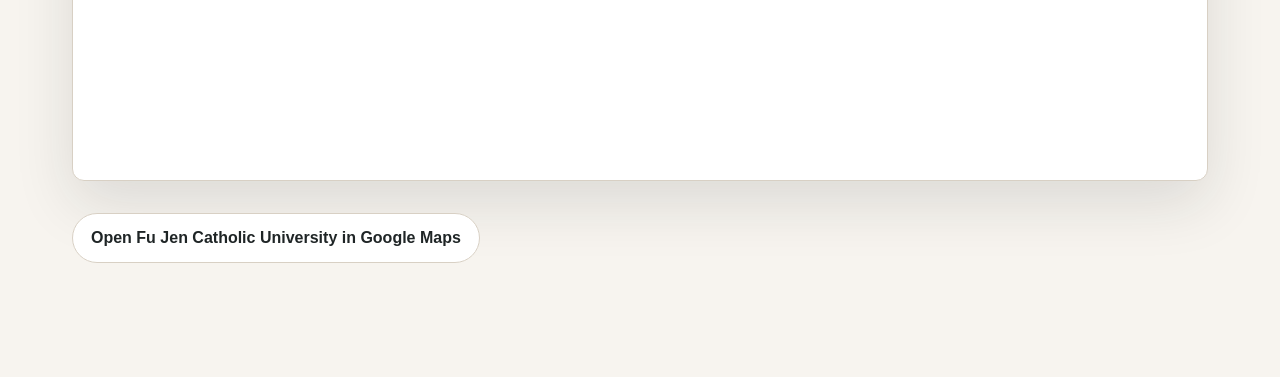
==== commit 363da0fd: "Change Language" ====
--- a/about.html
+++ b/about.html
@@ -17,7 +17,7 @@
         document.documentElement.classList.add("page-arrival-transition");
       }
     </script>
-    <title>關於我</title>
+    <title>About Me</title>
     <link rel="stylesheet" href="styles.css" />
     <link rel="stylesheet" href="startAnimation.css" />
   </head>
@@ -40,20 +40,20 @@
         </a>
       </div>
       <nav class="nav" aria-label="主要導覽">
-        <a href="index.html#home">首頁</a>
+        <a href="index.html#home">Home</a>
         <div class="nav-dropdown">
-          <a class="nav-dropdown-trigger" href="works.html">選單</a>
+          <a class="nav-dropdown-trigger" href="works.html">Menu</a>
           <div class="nav-menu" aria-label="作品選單">
-            <a href="works.html">作品集</a>
+            <a href="works.html">Portfolio</a>
             <div class="nav-subdropdown">
-              <a class="nav-submenu-trigger active" href="about.html">關於我</a>
+              <a class="nav-submenu-trigger active" href="about.html">About Me</a>
               <div class="nav-submenu" aria-label="關於我選項">
-                <a href="sponsor.html">贊助</a>
+                <a href="sponsor.html">Sponsor</a>
               </div>
             </div>
           </div>
         </div>
-        <a href="index.html#contact">聯絡</a>
+        <a href="index.html#contact">Contact</a>
       </nav>
       <button class="theme-toggle" type="button" aria-label="切換深色模式">
         <span class="theme-icon"><img src="assets/moon.svg" alt="" /></span>
@@ -73,14 +73,14 @@
           <div class="about-welcome-box reveal" id="aboutWelcomeBox">
             <div class="about-info-box" id="aboutInfoBox">
             <p class="eyebrow">About</p>
-            <h1 id="about-title">關於我</h1>
+            <h1 id="about-title">About Me</h1>
             <p class="about-motto" id="about-motto" data-typewriter>
-              為了讓七零八落的內心 、 恢復最初的模樣 ， 獨自踏上了尋找的旅程 。 
+              種も仕掛けもないはずの心の欠片を,探す旅に出る
             </p>
             <dl class="about-tags">
               <div>
                 <dt>Focus</dt>
-                <dd>軟體工程</dd>
+                <dd>Software Engineering</dd>
               </div>
               <div>
                 <dt>MBTI</dt>
@@ -88,8 +88,8 @@
               </div>
             </dl>
             <div class="hero-actions">
-              <a class="button primary" href="works.html">查看作品集</a>
-              <a class="button secondary" href="index.html#contact">聯絡我</a>
+              <a class="button primary" href="works.html">View Portfolio</a>
+              <a class="button secondary" href="index.html#contact">Contact Me</a>
             </div>
             <ul style="list-style-type: none; padding-left: 0;" class="about-socials">
               <li>
@@ -131,23 +131,23 @@
       <section class="section split-section" aria-labelledby="story-title">
         <div class="reveal">
           <p class="section-label">Story</p>
-          <h2 id="story-title">我的介紹</h2>
+          <h2 id="story-title">About Me</h2>
         </div>
         <div class="section-copy reveal reveal-delay-1">
           <p>
-            每天早上7點出門，晚上10點到家周六還要上課的社畜大學生
+            A "corporate slave" college student who leaves home at 7am every morning, gets back at 10pm, and still has class on Saturdays
           </p>
           <p>
-            熬夜是家常便飯，咖啡因是命根子，睡覺是奢侈品。
+            Staying up late is a daily routine, caffeine is my lifeline, and sleep is a luxury.
           </p>
         </div>
       </section>
 
       <section class="section gratitude-section reveal" aria-labelledby="gratitude-title">
         <p class="section-label">Gratitude</p>
-        <h2 id="gratitude-title">恩人牆</h2>
+        <h2 id="gratitude-title">Wall of Sponsors</h2>
         <p class="gratitude-intro">
-          把游標移到每個名字上，向裡頭的每一位恩人打聲招呼吧。
+          Hover your cursor over each name and say hello to every one of these benefactors.
         </p>
 
         <div class="gratitude-frame reveal reveal-delay-1">
@@ -160,56 +160,56 @@
 
           <ul class="gratitude-wall">
             <li class="gname gname--split">
-              <span class="gname-name"><span>父</span><span>母</span></span>
-              <div class="gname-roster">
-                <ul>
-                  <li>爸爸</li>
-                  <li>媽媽</li>
+              <span class="gname-name"><span>Father</span><span>Mother</span></span>
+              <div class="gname-roster">
+                <ul>
+                  <li>Dad</li>
+                  <li>Mom</li>
                 </ul>
               </div>
             </li>
 
             <li class="gname gname--underline">
-              <span class="gname-name">摯友們</span>
-              <div class="gname-roster">
-                <ul>
-                  <li>還沒有</li>
-                  <li>人</li>
-                  <li>快</li>
-                  <li>私我</li>
+              <span class="gname-name">Close Friends</span>
+              <div class="gname-roster">
+                <ul>
+                  <li>No one yet</li>
+                  <li>DM</li>
+                  <li>me</li>
+                  <li>quick!</li>
                 </ul>
               </div>
             </li>
 
             <li class="gname gname--glow">
-              <span class="gname-name">微光</span>
-              <div class="gname-roster">
-                <ul>
-                  <li>還沒有</li>
-                  <li>人</li>
-                  <li>快</li>
-                  <li>贊助我</li>
+              <span class="gname-name">Glimmer</span>
+              <div class="gname-roster">
+                <ul>
+                  <li>No one</li>
+                  <li>yet</li>
+                  <li>sponsor</li>
+                  <li>me</li>
                 </ul>
               </div>
             </li>
 
             <li class="gname gname--moon">
-              <span class="gname-name">月光</span>
-              <div class="gname-roster">
-                <ul>
-                  <li>還沒有</li>
-                  <li>人</li>
-                  <li>快</li>
-                  <li>贊助我</li>
+              <span class="gname-name">Moonlight</span>
+              <div class="gname-roster">
+                <ul>
+                  <li>No one</li>
+                  <li>yet</li>
+                  <li>sponsor</li>
+                  <li>me</li>
                 </ul>
               </div>
             </li>
 
             <li class="gname gname--lux">
-              <span class="gname-name">包養</span>
-              <div class="gname-roster">
-                <ul>
-                  <li>我的衣食父母</li>
+              <span class="gname-name">Sugar Daddy Me</span>
+              <div class="gname-roster">
+                <ul>
+                  <li>The Ones Who Put Food on My Table</li>
                 </ul>
               </div>
             </li>
@@ -219,7 +219,7 @@
 
       <section class="section map-section reveal" aria-labelledby="map-title">
         <p class="section-label">Location</p>
-        <h2 id="map-title">輔仁大學</h2>
+        <h2 id="map-title">Fu Jen Catholic University</h2>
         <div class="map-frame">
           <iframe src="https://www.google.com/maps/embed?pb=!1m18!1m12!1m3!1d3614.933761546713!2d121.4300799753766!3d25.03632187781488!2m3!1f0!2f0!3f0!3m2!1i1024!2i768!4f13.1!3m3!1m2!1s0x3442a7dd8be91eaf%3A0xe342a67d6574f896!2z5aSp5Li75pWZ6LyU5LuB5aSn5a24!5e0!3m2!1szh-TW!2stw!4v1781527060075!5m2!1szh-TW!2stw" width="600" height="450" style="border:0;" allowfullscreen="" loading="lazy" referrerpolicy="no-referrer-when-downgrade"></iframe>
         </div>
@@ -228,7 +228,7 @@
             href="https://www.google.com/maps/search/?api=1&query=%E8%BC%94%E4%BB%81%E5%A4%A7%E5%AD%B8"
             target="_blank"
             rel="noreferrer"
-          >在 Google 地圖開啟輔仁大學</a>
+          >Open Fu Jen Catholic University in Google Maps</a>
         </div>
       </section>
     </main>
